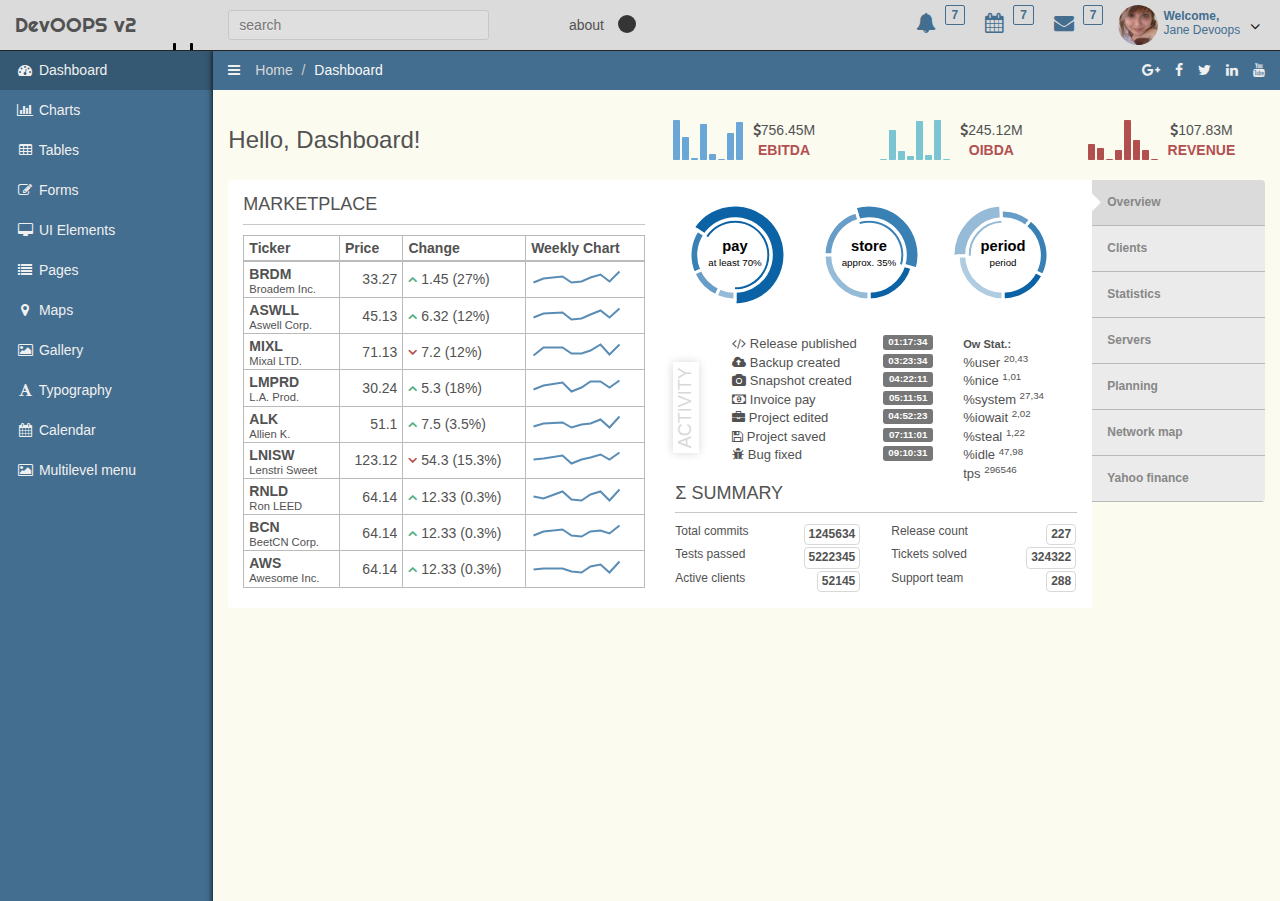
==== src/main/webapp/index_v1.html @ 91aaba8b "update" ====
<!DOCTYPE html>
<html lang="en">
	<head>
		<meta charset="utf-8">
		<title>DevOOPS v2</title>
		<meta name="description" content="description">
		<meta name="author" content="DevOOPS">
		<meta name="viewport" content="width=device-width, initial-scale=1">
		<link href="plugins/bootstrap/bootstrap.css" rel="stylesheet">
		<link href="plugins/jquery-ui/jquery-ui.min.css" rel="stylesheet">
		<link href="http://maxcdn.bootstrapcdn.com/font-awesome/4.2.0/css/font-awesome.min.css" rel="stylesheet">
		<link href='http://fonts.googleapis.com/css?family=Righteous' rel='stylesheet' type='text/css'>
		<link href="plugins/fancybox/jquery.fancybox.css" rel="stylesheet">
		<link href="plugins/fullcalendar/fullcalendar.css" rel="stylesheet">
		<link href="plugins/xcharts/xcharts.min.css" rel="stylesheet">
		<link href="plugins/select2/select2.css" rel="stylesheet">
		<link href="plugins/justified-gallery/justifiedGallery.css" rel="stylesheet">
		<link href="css/style_v1.css" rel="stylesheet">
		<link href="plugins/chartist/chartist.min.css" rel="stylesheet">
		<!-- HTML5 shim and Respond.js IE8 support of HTML5 elements and media queries -->
		<!--[if lt IE 9]>
				<script src="http://getbootstrap.com/docs-assets/js/html5shiv.js"></script>
				<script src="http://getbootstrap.com/docs-assets/js/respond.min.js"></script>
		<![endif]-->
	</head>
<body>
<!--Start Header-->
<div id="screensaver">
	<canvas id="canvas"></canvas>
	<i class="fa fa-lock" id="screen_unlock"></i>
</div>
<div id="modalbox">
	<div class="devoops-modal">
		<div class="devoops-modal-header">
			<div class="modal-header-name">
				<span>Basic table</span>
			</div>
			<div class="box-icons">
				<a class="close-link">
					<i class="fa fa-times"></i>
				</a>
			</div>
		</div>
		<div class="devoops-modal-inner">
		</div>
		<div class="devoops-modal-bottom">
		</div>
	</div>
</div>
<header class="navbar">
	<div class="container-fluid expanded-panel">
		<div class="row">
			<div id="logo" class="col-xs-12 col-sm-2">
				<a href="index_v1.html">DevOOPS v2</a>
			</div>
			<div id="top-panel" class="col-xs-12 col-sm-10">
				<div class="row">
					<div class="col-xs-8 col-sm-4">
						<div id="search">
							<input type="text" placeholder="search"/>
							<i class="fa fa-search"></i>
						</div>
					</div>
					<div class="col-xs-4 col-sm-8 top-panel-right">
						<a href="#" class="about">about</a>
						<a href="index.html" class="style2"></a>
						<ul class="nav navbar-nav pull-right panel-menu">
							<li class="hidden-xs">
								<a href="index.html" class="modal-link">
									<i class="fa fa-bell"></i>
									<span class="badge">7</span>
								</a>
							</li>
							<li class="hidden-xs">
								<a class="ajax-link" href="ajax/calendar.html">
									<i class="fa fa-calendar"></i>
									<span class="badge">7</span>
								</a>
							</li>
							<li class="hidden-xs">
								<a href="ajax/page_messages.html" class="ajax-link">
									<i class="fa fa-envelope"></i>
									<span class="badge">7</span>
								</a>
							</li>
							<li class="dropdown">
								<a href="#" class="dropdown-toggle account" data-toggle="dropdown">
									<div class="avatar">
										<img src="img/avatar.jpg" class="img-circle" alt="avatar" />
									</div>
									<i class="fa fa-angle-down pull-right"></i>
									<div class="user-mini pull-right">
										<span class="welcome">Welcome,</span>
										<span>Jane Devoops</span>
									</div>
								</a>
								<ul class="dropdown-menu">
									<li>
										<a href="#">
											<i class="fa fa-user"></i>
											<span>Profile</span>
										</a>
									</li>
									<li>
										<a href="ajax/page_messages.html" class="ajax-link">
											<i class="fa fa-envelope"></i>
											<span>Messages</span>
										</a>
									</li>
									<li>
										<a href="ajax/gallery_simple.html" class="ajax-link">
											<i class="fa fa-picture-o"></i>
											<span>Albums</span>
										</a>
									</li>
									<li>
										<a href="ajax/calendar.html" class="ajax-link">
											<i class="fa fa-tasks"></i>
											<span>Tasks</span>
										</a>
									</li>
									<li>
										<a href="#">
											<i class="fa fa-cog"></i>
											<span>Settings</span>
										</a>
									</li>
									<li>
										<a href="#">
											<i class="fa fa-power-off"></i>
											<span>Logout</span>
										</a>
									</li>
								</ul>
							</li>
						</ul>
					</div>
				</div>
			</div>
		</div>
	</div>
</header>
<!--End Header-->
<!--Start Container-->
<div id="main" class="container-fluid">
	<div class="row">
		<div id="sidebar-left" class="col-xs-2 col-sm-2">
			<ul class="nav main-menu">
				<li>
					<a href="ajax/dashboard.html" class="active ajax-link">
						<i class="fa fa-dashboard"></i>
						<span class="hidden-xs">Dashboard</span>
					</a>
				</li>
				<li class="dropdown">
					<a href="#" class="dropdown-toggle">
						<i class="fa fa-bar-chart-o"></i>
						<span class="hidden-xs">Charts</span>
					</a>
					<ul class="dropdown-menu">
						<li><a class="ajax-link" href="ajax/charts_xcharts.html">xCharts</a></li>
						<li><a class="ajax-link" href="ajax/charts_flot.html">Flot Charts</a></li>
						<li><a class="ajax-link" href="ajax/charts_google.html">Google Charts</a></li>
						<li><a class="ajax-link" href="ajax/charts_morris.html">Morris Charts</a></li>
						<li><a class="ajax-link" href="ajax/charts_amcharts.html">AmCharts</a></li>
						<li><a class="ajax-link" href="ajax/charts_chartist.html">Chartist</a></li>
						<li><a class="ajax-link" href="ajax/charts_coindesk.html">CoinDesk realtime</a></li>
					</ul>
				</li>
				<li class="dropdown">
					<a href="#" class="dropdown-toggle">
						<i class="fa fa-table"></i>
						 <span class="hidden-xs">Tables</span>
					</a>
					<ul class="dropdown-menu">
						<li><a class="ajax-link" href="ajax/tables_simple.html">Simple Tables</a></li>
						<li><a class="ajax-link" href="ajax/tables_datatables.html">Data Tables</a></li>
						<li><a class="ajax-link" href="ajax/tables_beauty.html">Beauty Tables</a></li>
					</ul>
				</li>
				<li class="dropdown">
					<a href="#" class="dropdown-toggle">
						<i class="fa fa-pencil-square-o"></i>
						 <span class="hidden-xs">Forms</span>
					</a>
					<ul class="dropdown-menu">
						<li><a class="ajax-link" href="ajax/forms_elements.html">Elements</a></li>
						<li><a class="ajax-link" href="ajax/forms_layouts.html">Layouts</a></li>
						<li><a class="ajax-link" href="ajax/forms_file_uploader.html">File Uploader</a></li>
					</ul>
				</li>
				<li class="dropdown">
					<a href="#" class="dropdown-toggle">
						<i class="fa fa-desktop"></i>
						 <span class="hidden-xs">UI Elements</span>
					</a>
					<ul class="dropdown-menu">
						<li><a class="ajax-link" href="ajax/ui_grid.html">Grid</a></li>
						<li><a class="ajax-link" href="ajax/ui_buttons.html">Buttons</a></li>
						<li><a class="ajax-link" href="ajax/ui_progressbars.html">Progress Bars</a></li>
						<li><a class="ajax-link" href="ajax/ui_jquery-ui.html">Jquery UI</a></li>
						<li><a class="ajax-link" href="ajax/ui_icons.html">Icons</a></li>
					</ul>
				</li>
				<li class="dropdown">
					<a href="#" class="dropdown-toggle">
						<i class="fa fa-list"></i>
						 <span class="hidden-xs">Pages</span>
					</a>
					<ul class="dropdown-menu">
						<li><a href="ajax/page_login_v1.html">Login</a></li>
						<li><a href="ajax/page_register_v1.html">Register</a></li>
						<li><a id="locked-screen" class="submenu" href="ajax/page_locked.html">Locked Screen</a></li>
						<li><a class="ajax-link" href="ajax/page_contacts.html">Contacts</a></li>
						<li><a class="ajax-link" href="ajax/page_feed.html">Feed</a></li>
						<li><a class="ajax-link add-full" href="ajax/page_messages.html">Messages</a></li>
						<li><a class="ajax-link" href="ajax/page_pricing.html">Pricing</a></li>
						<li><a class="ajax-link" href="ajax/page_product.html">Product</a></li>
						<li><a class="ajax-link" href="ajax/page_invoice.html">Invoice</a></li>
						<li><a class="ajax-link" href="ajax/page_search.html">Search Results</a></li>
						<li><a class="ajax-link" href="ajax/page_404.html">Error 404</a></li>
						<li><a href="ajax/page_500_v1.html">Error 500</a></li>
					</ul>
				</li>
				<li class="dropdown">
					<a href="#" class="dropdown-toggle">
						<i class="fa fa-map-marker"></i>
						<span class="hidden-xs">Maps</span>
					</a>
					<ul class="dropdown-menu">
						<li><a class="ajax-link" href="ajax/maps.html">OpenStreetMap</a></li>
						<li><a class="ajax-link" href="ajax/map_fullscreen.html">Fullscreen map</a></li>
						<li><a class="ajax-link" href="ajax/map_leaflet.html">Leaflet</a></li>
					</ul>
				</li>
				<li class="dropdown">
					<a href="#" class="dropdown-toggle">
						<i class="fa fa-picture-o"></i>
						 <span class="hidden-xs">Gallery</span>
					</a>
					<ul class="dropdown-menu">
						<li><a class="ajax-link" href="ajax/gallery_simple.html">Simple Gallery</a></li>
						<li><a class="ajax-link" href="ajax/gallery_flickr.html">Flickr Gallery</a></li>
					</ul>
				</li>
				<li>
					 <a class="ajax-link" href="ajax/typography.html">
						 <i class="fa fa-font"></i>
						 <span class="hidden-xs">Typography</span>
					</a>
				</li>
				 <li>
					<a class="ajax-link" href="ajax/calendar.html">
						 <i class="fa fa-calendar"></i>
						 <span class="hidden-xs">Calendar</span>
					</a>
				 </li>
				<li class="dropdown">
					<a href="#" class="dropdown-toggle">
						<i class="fa fa-picture-o"></i>
						 <span class="hidden-xs">Multilevel menu</span>
					</a>
					<ul class="dropdown-menu">
						<li><a href="#">First level menu</a></li>
						<li><a href="#">First level menu</a></li>
						<li class="dropdown">
							<a href="#" class="dropdown-toggle">
								<i class="fa fa-plus-square"></i>
								<span class="hidden-xs">Second level menu group</span>
							</a>
							<ul class="dropdown-menu">
								<li><a href="#">Second level menu</a></li>
								<li><a href="#">Second level menu</a></li>
								<li class="dropdown">
									<a href="#" class="dropdown-toggle">
										<i class="fa fa-plus-square"></i>
										<span class="hidden-xs">Three level menu group</span>
									</a>
									<ul class="dropdown-menu">
										<li><a href="#">Three level menu</a></li>
										<li><a href="#">Three level menu</a></li>
										<li class="dropdown">
											<a href="#" class="dropdown-toggle">
												<i class="fa fa-plus-square"></i>
												<span class="hidden-xs">Four level menu group</span>
											</a>
											<ul class="dropdown-menu">
												<li><a href="#">Four level menu</a></li>
												<li><a href="#">Four level menu</a></li>
												<li class="dropdown">
													<a href="#" class="dropdown-toggle">
														<i class="fa fa-plus-square"></i>
														<span class="hidden-xs">Five level menu group</span>
													</a>
													<ul class="dropdown-menu">
														<li><a href="#">Five level menu</a></li>
														<li><a href="#">Five level menu</a></li>
														<li class="dropdown">
															<a href="#" class="dropdown-toggle">
																<i class="fa fa-plus-square"></i>
																<span class="hidden-xs">Six level menu group</span>
															</a>
															<ul class="dropdown-menu">
																<li><a href="#">Six level menu</a></li>
																<li><a href="#">Six level menu</a></li>
															</ul>
														</li>
													</ul>
												</li>
											</ul>
										</li>
										<li><a href="#">Three level menu</a></li>
									</ul>
								</li>
							</ul>
						</li>
					</ul>
				</li>
			</ul>
		</div>
		<!--Start Content-->
		<div id="content" class="col-xs-12 col-sm-10">
			<div id="about">
				<div class="about-inner">
					<h4 class="page-header">Open-source admin theme for you</h4>
					<p>DevOOPS team</p>
					<p>Homepage - <a href="http://devoops.me" target="_blank">http://devoops.me</a></p>
					<p>Email - <a href="mailto:devoopsme@gmail.com">devoopsme@gmail.com</a></p>
					<p>Twitter - <a href="http://twitter.com/devoopsme" target="_blank">http://twitter.com/devoopsme</a></p>
					<p>Donate - BTC 123Ci1ZFK5V7gyLsyVU36yPNWSB5TDqKn3</p>
				</div>
			</div>
			<div class="preloader">
				<img src="img/devoops_getdata.gif" class="devoops-getdata" alt="preloader"/>
			</div>
			<div id="ajax-content"></div>
		</div>
		<!--End Content-->
	</div>
</div>
<!--End Container-->
<!-- jQuery (necessary for Bootstrap's JavaScript plugins) -->
<!--<script src="http://code.jquery.com/jquery.js"></script>-->
<script src="plugins/jquery/jquery.min.js"></script>
<script src="plugins/jquery-ui/jquery-ui.min.js"></script>
<!-- Include all compiled plugins (below), or include individual files as needed -->
<script src="plugins/bootstrap/bootstrap.min.js"></script>
<script src="plugins/justified-gallery/jquery.justifiedGallery.min.js"></script>
<script src="plugins/tinymce/tinymce.min.js"></script>
<script src="plugins/tinymce/jquery.tinymce.min.js"></script>
<!-- All functions for this theme + document.ready processing -->
<script src="js/devoops.js"></script>
</body>
</html>
---- src/main/webapp/plugins/fullcalendar/fullcalendar.css ----
/*!
 * FullCalendar v2.1.1 Stylesheet
 * Docs & License: http://arshaw.com/fullcalendar/
 * (c) 2013 Adam Shaw
 */


.fc {
	direction: ltr;
	text-align: left;
}

.fc-rtl {
	text-align: right;
}

body .fc { /* extra precedence to overcome jqui */
	font-size: 1em;
}


/* Colors
--------------------------------------------------------------------------------------------------*/

.fc-unthemed th,
.fc-unthemed td,
.fc-unthemed hr,
.fc-unthemed thead,
.fc-unthemed tbody,
.fc-unthemed .fc-row,
.fc-unthemed .fc-popover {
	border-color: #ddd;
}

.fc-unthemed .fc-popover {
	background-color: #fff;
}

.fc-unthemed hr,
.fc-unthemed .fc-popover .fc-header {
	background: #eee;
}

.fc-unthemed .fc-popover .fc-header .fc-close {
	color: #666;
}

.fc-unthemed .fc-today {
	background: #fcf8e3;
}

.fc-highlight { /* when user is selecting cells */
	background: #bce8f1;
	opacity: .3;
	filter: alpha(opacity=30); /* for IE */
}


/* Icons (inline elements with styled text that mock arrow icons)
--------------------------------------------------------------------------------------------------*/

.fc-icon {
	display: inline-block;
	font-size: 2em;
	line-height: .5em;
	height: .5em; /* will make the total height 1em */
	font-family: "Courier New", Courier, monospace;
}

.fc-icon-left-single-arrow:after {
	content: "\02039";
	font-weight: bold;
}

.fc-icon-right-single-arrow:after {
	content: "\0203A";
	font-weight: bold;
}

.fc-icon-left-double-arrow:after {
	content: "\000AB";
}

.fc-icon-right-double-arrow:after {
	content: "\000BB";
}

.fc-icon-x:after {
	content: "\000D7";
}


/* Buttons (styled <button> tags, normalized to work cross-browser)
--------------------------------------------------------------------------------------------------*/

.fc button {
	/* force height to include the border and padding */
	-moz-box-sizing: border-box;
	-webkit-box-sizing: border-box;
	box-sizing: border-box;

	/* dimensions */
	margin: 0;
	height: 2.1em;
	padding: 0 .6em;

	/* text & cursor */
	font-size: 1em; /* normalize */
	white-space: nowrap;
	cursor: pointer;
}

/* Firefox has an annoying inner border */
.fc button::-moz-focus-inner { margin: 0; padding: 0; }
	
.fc-state-default { /* non-theme */
	border: 1px solid;
}

.fc-state-default.fc-corner-left { /* non-theme */
	border-top-left-radius: 4px;
	border-bottom-left-radius: 4px;
}

.fc-state-default.fc-corner-right { /* non-theme */
	border-top-right-radius: 4px;
	border-bottom-right-radius: 4px;
}

/* icons in buttons */

.fc button .fc-icon { /* non-theme */
	position: relative;
	top: .05em; /* seems to be a good adjustment across browsers */
	margin: 0 .1em;
}
	
/*
  button states
  borrowed from twitter bootstrap (http://twitter.github.com/bootstrap/)
*/

.fc-state-default {
	background-color: #f5f5f5;
	background-image: -moz-linear-gradient(top, #ffffff, #e6e6e6);
	background-image: -webkit-gradient(linear, 0 0, 0 100%, from(#ffffff), to(#e6e6e6));
	background-image: -webkit-linear-gradient(top, #ffffff, #e6e6e6);
	background-image: -o-linear-gradient(top, #ffffff, #e6e6e6);
	background-image: linear-gradient(to bottom, #ffffff, #e6e6e6);
	background-repeat: repeat-x;
	border-color: #e6e6e6 #e6e6e6 #bfbfbf;
	border-color: rgba(0, 0, 0, 0.1) rgba(0, 0, 0, 0.1) rgba(0, 0, 0, 0.25);
	color: #333;
	text-shadow: 0 1px 1px rgba(255, 255, 255, 0.75);
	box-shadow: inset 0 1px 0 rgba(255, 255, 255, 0.2), 0 1px 2px rgba(0, 0, 0, 0.05);
}

.fc-state-hover,
.fc-state-down,
.fc-state-active,
.fc-state-disabled {
	color: #333333;
	background-color: #e6e6e6;
}

.fc-state-hover {
	color: #333333;
	text-decoration: none;
	background-position: 0 -15px;
	-webkit-transition: background-position 0.1s linear;
	   -moz-transition: background-position 0.1s linear;
	     -o-transition: background-position 0.1s linear;
	        transition: background-position 0.1s linear;
}

.fc-state-down,
.fc-state-active {
	background-color: #cccccc;
	background-image: none;
	box-shadow: inset 0 2px 4px rgba(0, 0, 0, 0.15), 0 1px 2px rgba(0, 0, 0, 0.05);
}

.fc-state-disabled {
	cursor: default;
	background-image: none;
	opacity: 0.65;
	filter: alpha(opacity=65);
	box-shadow: none;
}


/* Buttons Groups
--------------------------------------------------------------------------------------------------*/

.fc-button-group {
	display: inline-block;
}

/*
every button that is not first in a button group should scootch over one pixel and cover the
previous button's border...
*/

.fc .fc-button-group > * { /* extra precedence b/c buttons have margin set to zero */
	float: left;
	margin: 0 0 0 -1px;
}

.fc .fc-button-group > :first-child { /* same */
	margin-left: 0;
}


/* Popover
--------------------------------------------------------------------------------------------------*/

.fc-popover {
	position: absolute;
	box-shadow: 0 2px 6px rgba(0,0,0,.15);
}

.fc-popover .fc-header {
	padding: 2px 4px;
}

.fc-popover .fc-header .fc-title {
	margin: 0 2px;
}

.fc-popover .fc-header .fc-close {
	cursor: pointer;
}

.fc-ltr .fc-popover .fc-header .fc-title,
.fc-rtl .fc-popover .fc-header .fc-close {
	float: left;
}

.fc-rtl .fc-popover .fc-header .fc-title,
.fc-ltr .fc-popover .fc-header .fc-close {
	float: right;
}

/* unthemed */

.fc-unthemed .fc-popover {
	border-width: 1px;
	border-style: solid;
}

.fc-unthemed .fc-popover .fc-header .fc-close {
	font-size: 25px;
	margin-top: 4px;
}

/* jqui themed */

.fc-popover > .ui-widget-header + .ui-widget-content {
	border-top: 0; /* where they meet, let the header have the border */
}


/* Misc Reusable Components
--------------------------------------------------------------------------------------------------*/

.fc hr {
	height: 0;
	margin: 0;
	padding: 0 0 2px; /* height is unreliable across browsers, so use padding */
	border-style: solid;
	border-width: 1px 0;
}

.fc-clear {
	clear: both;
}

.fc-bg,
.fc-highlight-skeleton,
.fc-helper-skeleton {
	/* these element should always cling to top-left/right corners */
	position: absolute;
	top: 0;
	left: 0;
	right: 0;
}

.fc-bg {
	bottom: 0; /* strech bg to bottom edge */
}

.fc-bg table {
	height: 100%; /* strech bg to bottom edge */
}


/* Tables
--------------------------------------------------------------------------------------------------*/

.fc table {
	width: 100%;
	table-layout: fixed;
	border-collapse: collapse;
	border-spacing: 0;
	font-size: 1em; /* normalize cross-browser */
}

.fc th {
	text-align: center;
}

.fc th,
.fc td {
	border-style: solid;
	border-width: 1px;
	padding: 0;
	vertical-align: top;
}

.fc td.fc-today {
	border-style: double; /* overcome neighboring borders */
}


/* Fake Table Rows
--------------------------------------------------------------------------------------------------*/

.fc .fc-row { /* extra precedence to overcome themes w/ .ui-widget-content forcing a 1px border */
	/* no visible border by default. but make available if need be (scrollbar width compensation) */
	border-style: solid;
	border-width: 0;
}

.fc-row table {
	/* don't put left/right border on anything within a fake row.
	   the outer tbody will worry about this */
	border-left: 0 hidden transparent;
	border-right: 0 hidden transparent;

	/* no bottom borders on rows */
	border-bottom: 0 hidden transparent; 
}

.fc-row:first-child table {
	border-top: 0 hidden transparent; /* no top border on first row */
}


/* Day Row (used within the header and the DayGrid)
--------------------------------------------------------------------------------------------------*/

.fc-row {
	position: relative;
}

.fc-row .fc-bg {
	z-index: 1;
}

/* highlighting cells */

.fc-row .fc-highlight-skeleton {
	z-index: 2;
	bottom: 0; /* stretch skeleton to bottom of row */
}

.fc-row .fc-highlight-skeleton table {
	height: 100%; /* stretch skeleton to bottom of row */
}

.fc-row .fc-highlight-skeleton td {
	border-color: transparent;
}

/*
row content (which contains day/week numbers and events) as well as "helper" (which contains
temporary rendered events).
*/

.fc-row .fc-content-skeleton {
	position: relative;
	z-index: 3;
	padding-bottom: 2px; /* matches the space above the events */
}

.fc-row .fc-helper-skeleton {
	z-index: 4;
}

.fc-row .fc-content-skeleton td,
.fc-row .fc-helper-skeleton td {
	/* see-through to the background below */
	background: none; /* in case <td>s are globally styled */
	border-color: transparent;

	/* don't put a border between events and/or the day number */
	border-bottom: 0;
}

.fc-row .fc-content-skeleton tbody td, /* cells with events inside (so NOT the day number cell) */
.fc-row .fc-helper-skeleton tbody td {
	/* don't put a border between event cells */
	border-top: 0;
}


/* Scrolling Container
--------------------------------------------------------------------------------------------------*/

.fc-scroller { /* this class goes on elements for guaranteed vertical scrollbars */
	overflow-y: scroll;
	overflow-x: hidden;
}

.fc-scroller > * { /* we expect an immediate inner element */
	position: relative; /* re-scope all positions */
	width: 100%; /* hack to force re-sizing this inner element when scrollbars appear/disappear */
	overflow: hidden; /* don't let negative margins or absolute positioning create further scroll */
}


/* Global Event Styles
--------------------------------------------------------------------------------------------------*/

.fc-event {
	position: relative; /* for resize handle and other inner positioning */
	display: block; /* make the <a> tag block */
	font-size: .85em;
	line-height: 1.3;
	border-radius: 3px;
	border: 1px solid #3a87ad; /* default BORDER color */
	background-color: #3a87ad; /* default BACKGROUND color */
	font-weight: normal; /* undo jqui's ui-widget-header bold */
}

/* overpower some of bootstrap's and jqui's styles on <a> tags */
.fc-event,
.fc-event:hover,
.ui-widget .fc-event {
	color: #fff; /* default TEXT color */
	text-decoration: none; /* if <a> has an href */
}

.fc-event[href],
.fc-event.fc-draggable {
	cursor: pointer; /* give events with links and draggable events a hand mouse pointer */
}


/* DayGrid events
----------------------------------------------------------------------------------------------------
We use the full "fc-day-grid-event" class instead of using descendants because the event won't
be a descendant of the grid when it is being dragged.
*/

.fc-day-grid-event {
	margin: 1px 2px 0; /* spacing between events and edges */
	padding: 0 1px;
}

/* events that are continuing to/from another week. kill rounded corners and butt up against edge */

.fc-ltr .fc-day-grid-event.fc-not-start,
.fc-rtl .fc-day-grid-event.fc-not-end {
	margin-left: 0;
	border-left-width: 0;
	padding-left: 1px; /* replace the border with padding */
	border-top-left-radius: 0;
	border-bottom-left-radius: 0;
}

.fc-ltr .fc-day-grid-event.fc-not-end,
.fc-rtl .fc-day-grid-event.fc-not-start {
	margin-right: 0;
	border-right-width: 0;
	padding-right: 1px; /* replace the border with padding */
	border-top-right-radius: 0;
	border-bottom-right-radius: 0;
}

.fc-day-grid-event > .fc-content { /* force events to be one-line tall */
	white-space: nowrap;
	overflow: hidden;
}

.fc-day-grid-event .fc-time {
	font-weight: bold;
}

/* resize handle (outside of fc-content, so can go outside of bounds) */

.fc-day-grid-event .fc-resizer {
	position: absolute;
	top: 0;
	bottom: 0;
	width: 7px;
}

.fc-ltr .fc-day-grid-event .fc-resizer {
	right: -3px;
	cursor: e-resize;
}

.fc-rtl .fc-day-grid-event .fc-resizer {
	left: -3px;
	cursor: w-resize;
}


/* Event Limiting
--------------------------------------------------------------------------------------------------*/

/* "more" link that represents hidden events */

a.fc-more {
	margin: 1px 3px;
	font-size: .85em;
	cursor: pointer;
	text-decoration: none;
}

a.fc-more:hover {
	text-decoration: underline;
}

.fc-limited { /* rows and cells that are hidden because of a "more" link */
	display: none;
}

/* popover that appears when "more" link is clicked */

.fc-day-grid .fc-row {
	z-index: 1; /* make the "more" popover one higher than this */
}

.fc-more-popover {
	z-index: 2;
	width: 220px;
}

.fc-more-popover .fc-event-container {
	padding: 10px;
}

/* Toolbar
--------------------------------------------------------------------------------------------------*/

.fc-toolbar {
	text-align: center;
	margin-bottom: 1em;
}

.fc-toolbar .fc-left {
	float: left;
}

.fc-toolbar .fc-right {
	float: right;
}

.fc-toolbar .fc-center {
	display: inline-block;
}

/* the things within each left/right/center section */
.fc .fc-toolbar > * > * { /* extra precedence to override button border margins */
	float: left;
	margin-left: .75em;
}

/* the first thing within each left/center/right section */
.fc .fc-toolbar > * > :first-child { /* extra precedence to override button border margins */
	margin-left: 0;
}
	
/* title text */

.fc-toolbar h2 {
	margin: 0;
}

/* button layering (for border precedence) */

.fc-toolbar button {
	position: relative;
}

.fc-toolbar .fc-state-hover,
.fc-toolbar .ui-state-hover {
	z-index: 2;
}
	
.fc-toolbar .fc-state-down {
	z-index: 3;
}

.fc-toolbar .fc-state-active,
.fc-toolbar .ui-state-active {
	z-index: 4;
}

.fc-toolbar button:focus {
	z-index: 5;
}


/* View Structure
--------------------------------------------------------------------------------------------------*/

/* undo twitter bootstrap's box-sizing rules. normalizes positioning techniques */
/* don't do this for the toolbar because we'll want bootstrap to style those buttons as some pt */
.fc-view-container *,
.fc-view-container *:before,
.fc-view-container *:after {
	-webkit-box-sizing: content-box;
	   -moz-box-sizing: content-box;
	        box-sizing: content-box;
}

.fc-view, /* scope positioning and z-index's for everything within the view */
.fc-view > table { /* so dragged elements can be above the view's main element */
	position: relative;
	z-index: 1;
}

/* BasicView
--------------------------------------------------------------------------------------------------*/

/* day row structure */

.fc-basicWeek-view .fc-content-skeleton,
.fc-basicDay-view .fc-content-skeleton {
	/* we are sure there are no day numbers in these views, so... */
	padding-top: 1px; /* add a pixel to make sure there are 2px padding above events */
	padding-bottom: 1em; /* ensure a space at bottom of cell for user selecting/clicking */
}

.fc-basic-view tbody .fc-row {
	min-height: 4em; /* ensure that all rows are at least this tall */
}

/* a "rigid" row will take up a constant amount of height because content-skeleton is absolute */

.fc-row.fc-rigid {
	overflow: hidden;
}

.fc-row.fc-rigid .fc-content-skeleton {
	position: absolute;
	top: 0;
	left: 0;
	right: 0;
}

/* week and day number styling */

.fc-basic-view .fc-week-number,
.fc-basic-view .fc-day-number {
	padding: 0 2px;
}

.fc-basic-view td.fc-week-number span,
.fc-basic-view td.fc-day-number {
	padding-top: 2px;
	padding-bottom: 2px;
}

.fc-basic-view .fc-week-number {
	text-align: center;
}

.fc-basic-view .fc-week-number span {
	/* work around the way we do column resizing and ensure a minimum width */
	display: inline-block;
	min-width: 1.25em;
}

.fc-ltr .fc-basic-view .fc-day-number {
	text-align: right;
}

.fc-rtl .fc-basic-view .fc-day-number {
	text-align: left;
}

.fc-day-number.fc-other-month {
	opacity: 0.3;
	filter: alpha(opacity=30); /* for IE */
	/* opacity with small font can sometimes look too faded
	   might want to set the 'color' property instead
	   making day-numbers bold also fixes the problem */
}

/* AgendaView all-day area
--------------------------------------------------------------------------------------------------*/

.fc-agenda-view .fc-day-grid {
	position: relative;
	z-index: 2; /* so the "more.." popover will be over the time grid */
}

.fc-agenda-view .fc-day-grid .fc-row {
	min-height: 3em; /* all-day section will never get shorter than this */
}

.fc-agenda-view .fc-day-grid .fc-row .fc-content-skeleton {
	padding-top: 1px; /* add a pixel to make sure there are 2px padding above events */
	padding-bottom: 1em; /* give space underneath events for clicking/selecting days */
}


/* TimeGrid axis running down the side (for both the all-day area and the slot area)
--------------------------------------------------------------------------------------------------*/

.fc .fc-axis { /* .fc to overcome default cell styles */
	vertical-align: middle;
	padding: 0 4px;
	white-space: nowrap;
}

.fc-ltr .fc-axis {
	text-align: right;
}

.fc-rtl .fc-axis {
	text-align: left;
}

.ui-widget td.fc-axis {
	font-weight: normal; /* overcome jqui theme making it bold */
}


/* TimeGrid Structure
--------------------------------------------------------------------------------------------------*/

.fc-time-grid-container, /* so scroll container's z-index is below all-day */
.fc-time-grid { /* so slats/bg/content/etc positions get scoped within here */
	position: relative;
	z-index: 1;
}

.fc-time-grid {
	min-height: 100%; /* so if height setting is 'auto', .fc-bg stretches to fill height */
}

.fc-time-grid table { /* don't put outer borders on slats/bg/content/etc */
	border: 0 hidden transparent;
}

.fc-time-grid > .fc-bg {
	z-index: 1;
}

.fc-time-grid .fc-slats,
.fc-time-grid > hr { /* the <hr> AgendaView injects when grid is shorter than scroller */
	position: relative;
	z-index: 2;
}

.fc-time-grid .fc-highlight-skeleton {
	z-index: 3;
}

.fc-time-grid .fc-content-skeleton {
	position: absolute;
	z-index: 4;
	top: 0;
	left: 0;
	right: 0;
}

.fc-time-grid > .fc-helper-skeleton {
	z-index: 5;
}


/* TimeGrid Slats (lines that run horizontally)
--------------------------------------------------------------------------------------------------*/

.fc-slats td {
	height: 1.5em;
	border-bottom: 0; /* each cell is responsible for its top border */
}

.fc-slats .fc-minor td {
	border-top-style: dotted;
}

.fc-slats .ui-widget-content { /* for jqui theme */
	background: none; /* see through to fc-bg */
}


/* TimeGrid Highlighting Slots
--------------------------------------------------------------------------------------------------*/

.fc-time-grid .fc-highlight-container { /* a div within a cell within the fc-highlight-skeleton */
	position: relative; /* scopes the left/right of the fc-highlight to be in the column */
}

.fc-time-grid .fc-highlight {
	position: absolute;
	left: 0;
	right: 0;
	/* top and bottom will be in by JS */
}


/* TimeGrid Event Containment
--------------------------------------------------------------------------------------------------*/

.fc-time-grid .fc-event-container { /* a div within a cell within the fc-content-skeleton */
	position: relative;
}

.fc-ltr .fc-time-grid .fc-event-container { /* space on the sides of events for LTR (default) */
	margin: 0 2.5% 0 2px;
}

.fc-rtl .fc-time-grid .fc-event-container { /* space on the sides of events for RTL */
	margin: 0 2px 0 2.5%;
}

.fc-time-grid .fc-event {
	position: absolute;
	z-index: 1; /* scope inner z-index's */
}


/* TimeGrid Event Styling
----------------------------------------------------------------------------------------------------
We use the full "fc-time-grid-event" class instead of using descendants because the event won't
be a descendant of the grid when it is being dragged.
*/

.fc-time-grid-event.fc-not-start { /* events that are continuing from another day */
	/* replace space made by the top border with padding */
	border-top-width: 0;
	padding-top: 1px;

	/* remove top rounded corners */
	border-top-left-radius: 0;
	border-top-right-radius: 0;
}

.fc-time-grid-event.fc-not-end {
	/* replace space made by the top border with padding */
	border-bottom-width: 0;
	padding-bottom: 1px;

	/* remove bottom rounded corners */
	border-bottom-left-radius: 0;
	border-bottom-right-radius: 0;
}

.fc-time-grid-event {
	overflow: hidden; /* don't let the bg flow over rounded corners */
}

.fc-time-grid-event > .fc-content { /* contains the time and title, but no bg and resizer */
	position: relative;
	z-index: 2; /* above the bg */
}

.fc-time-grid-event .fc-time,
.fc-time-grid-event .fc-title {
	padding: 0 1px;
}

.fc-time-grid-event .fc-time {
	font-size: .85em;
	white-space: nowrap;
}

.fc-time-grid-event .fc-bg {
	z-index: 1;
	background: #fff;
	opacity: .25;
	filter: alpha(opacity=25); /* for IE */
}

/* short mode, where time and title are on the same line */

.fc-time-grid-event.fc-short .fc-content {
	/* don't wrap to second line (now that contents will be inline) */
	white-space: nowrap;
}

.fc-time-grid-event.fc-short .fc-time,
.fc-time-grid-event.fc-short .fc-title {
	/* put the time and title on the same line */
	display: inline-block;
	vertical-align: top;
}

.fc-time-grid-event.fc-short .fc-time span {
	display: none; /* don't display the full time text... */
}

.fc-time-grid-event.fc-short .fc-time:before {
	content: attr(data-start); /* ...instead, display only the start time */
}

.fc-time-grid-event.fc-short .fc-time:after {
	content: "\000A0-\000A0"; /* seperate with a dash, wrapped in nbsp's */
}

.fc-time-grid-event.fc-short .fc-title {
	font-size: .85em; /* make the title text the same size as the time */
	padding: 0; /* undo padding from above */
}

/* resizer */

.fc-time-grid-event .fc-resizer {
	position: absolute;
	z-index: 3; /* above content */
	left: 0;
	right: 0;
	bottom: 0;
	height: 8px;
	overflow: hidden;
	line-height: 8px;
	font-size: 11px;
	font-family: monospace;
	text-align: center;
	cursor: s-resize;
}

.fc-time-grid-event .fc-resizer:after {
	content: "=";
}
---- src/main/webapp/plugins/xcharts/xcharts.min.css ----
.xchart .line{stroke-width:3px;fill:none}.xchart .fill{stroke-width:0}.xchart circle{stroke:#FFF;stroke-width:3px}.xchart .axis .domain{fill:none}.xchart .axis .tick line{stroke:#EEE;stroke-width:1px}.xchart .axis text{font-family:Helvetica,Arial,Verdana,sans-serif;fill:#666;font-size:12px}.xchart .color0 .line{stroke:#3880aa}.xchart .color0 .line .fill{pointer-events:none}.xchart .color0 rect,.xchart .color0 circle{fill:#3880aa}.xchart .color0 .fill{fill:rgba(56,128,170,0.1)}.xchart .color0.comp .line{stroke:#89bbd8}.xchart .color0.comp rect{fill:#89bbd8}.xchart .color0.comp .fill{display:none}.xchart .color0.comp circle,.xchart .color0.comp .pointer{fill:#89bbd8}.xchart .color1 .line{stroke:#4da944}.xchart .color1 .line .fill{pointer-events:none}.xchart .color1 rect,.xchart .color1 circle{fill:#4da944}.xchart .color1 .fill{fill:rgba(77,169,68,0.1)}.xchart .color1.comp .line{stroke:#9dd597}.xchart .color1.comp rect{fill:#9dd597}.xchart .color1.comp .fill{display:none}.xchart .color1.comp circle,.xchart .color1.comp .pointer{fill:#9dd597}.xchart .color2 .line{stroke:#f26522}.xchart .color2 .line .fill{pointer-events:none}.xchart .color2 rect,.xchart .color2 circle{fill:#f26522}.xchart .color2 .fill{fill:rgba(242,101,34,0.1)}.xchart .color2.comp .line{stroke:#f9b99a}.xchart .color2.comp rect{fill:#f9b99a}.xchart .color2.comp .fill{display:none}.xchart .color2.comp circle,.xchart .color2.comp .pointer{fill:#f9b99a}.xchart .color3 .line{stroke:#c6080d}.xchart .color3 .line .fill{pointer-events:none}.xchart .color3 rect,.xchart .color3 circle{fill:#c6080d}.xchart .color3 .fill{fill:rgba(198,8,13,0.1)}.xchart .color3.comp .line{stroke:#f8555a}.xchart .color3.comp rect{fill:#f8555a}.xchart .color3.comp .fill{display:none}.xchart .color3.comp circle,.xchart .color3.comp .pointer{fill:#f8555a}.xchart .color4 .line{stroke:#672d8b}.xchart .color4 .line .fill{pointer-events:none}.xchart .color4 rect,.xchart .color4 circle{fill:#672d8b}.xchart .color4 .fill{fill:rgba(103,45,139,0.1)}.xchart .color4.comp .line{stroke:#a869ce}.xchart .color4.comp rect{fill:#a869ce}.xchart .color4.comp .fill{display:none}.xchart .color4.comp circle,.xchart .color4.comp .pointer{fill:#a869ce}.xchart .color5 .line{stroke:#ce1797}.xchart .color5 .line .fill{pointer-events:none}.xchart .color5 rect,.xchart .color5 circle{fill:#ce1797}.xchart .color5 .fill{fill:rgba(206,23,151,0.1)}.xchart .color5.comp .line{stroke:#f075cb}.xchart .color5.comp rect{fill:#f075cb}.xchart .color5.comp .fill{display:none}.xchart .color5.comp circle,.xchart .color5.comp .pointer{fill:#f075cb}.xchart .color6 .line{stroke:#d9ce00}.xchart .color6 .line .fill{pointer-events:none}.xchart .color6 rect,.xchart .color6 circle{fill:#d9ce00}.xchart .color6 .fill{fill:rgba(217,206,0,0.1)}.xchart .color6.comp .line{stroke:#fff75a}.xchart .color6.comp rect{fill:#fff75a}.xchart .color6.comp .fill{display:none}.xchart .color6.comp circle,.xchart .color6.comp .pointer{fill:#fff75a}.xchart .color7 .line{stroke:#754c24}.xchart .color7 .line .fill{pointer-events:none}.xchart .color7 rect,.xchart .color7 circle{fill:#754c24}.xchart .color7 .fill{fill:rgba(117,76,36,0.1)}.xchart .color7.comp .line{stroke:#c98c50}.xchart .color7.comp rect{fill:#c98c50}.xchart .color7.comp .fill{display:none}.xchart .color7.comp circle,.xchart .color7.comp .pointer{fill:#c98c50}.xchart .color8 .line{stroke:#2eb9b4}.xchart .color8 .line .fill{pointer-events:none}.xchart .color8 rect,.xchart .color8 circle{fill:#2eb9b4}.xchart .color8 .fill{fill:rgba(46,185,180,0.1)}.xchart .color8.comp .line{stroke:#86e1de}.xchart .color8.comp rect{fill:#86e1de}.xchart .color8.comp .fill{display:none}.xchart .color8.comp circle,.xchart .color8.comp .pointer{fill:#86e1de}.xchart .color9 .line{stroke:#0e2e42}.xchart .color9 .line .fill{pointer-events:none}.xchart .color9 rect,.xchart .color9 circle{fill:#0e2e42}.xchart .color9 .fill{fill:rgba(14,46,66,0.1)}.xchart .color9.comp .line{stroke:#2477ab}.xchart .color9.comp rect{fill:#2477ab}.xchart .color9.comp .fill{display:none}.xchart .color9.comp circle,.xchart .color9.comp .pointer{fill:#2477ab}
---- src/main/webapp/plugins/select2/select2.css ----
/*
Version: 3.5.1 Timestamp: Tue Jul 22 18:58:56 EDT 2014
*/
.select2-container {
    margin: 0;
    position: relative;
    display: inline-block;
    /* inline-block for ie7 */
    zoom: 1;
    *display: inline;
    vertical-align: middle;
}

.select2-container,
.select2-drop,
.select2-search,
.select2-search input {
  /*
    Force border-box so that % widths fit the parent
    container without overlap because of margin/padding.
    More Info : http://www.quirksmode.org/css/box.html
  */
  -webkit-box-sizing: border-box; /* webkit */
     -moz-box-sizing: border-box; /* firefox */
          box-sizing: border-box; /* css3 */
}

.select2-container .select2-choice {
    display: block;
    height: 26px;
    padding: 0 0 0 8px;
    overflow: hidden;
    position: relative;

    border: 1px solid #aaa;
    white-space: nowrap;
    line-height: 26px;
    color: #444;
    text-decoration: none;

    border-radius: 4px;

    background-clip: padding-box;

    -webkit-touch-callout: none;
      -webkit-user-select: none;
         -moz-user-select: none;
          -ms-user-select: none;
              user-select: none;

    background-color: #fff;
    background-image: -webkit-gradient(linear, left bottom, left top, color-stop(0, #eee), color-stop(0.5, #fff));
    background-image: -webkit-linear-gradient(center bottom, #eee 0%, #fff 50%);
    background-image: -moz-linear-gradient(center bottom, #eee 0%, #fff 50%);
    filter: progid:DXImageTransform.Microsoft.gradient(startColorstr = '#ffffff', endColorstr = '#eeeeee', GradientType = 0);
    background-image: linear-gradient(to top, #eee 0%, #fff 50%);
}

html[dir="rtl"] .select2-container .select2-choice {
    padding: 0 8px 0 0;
}

.select2-container.select2-drop-above .select2-choice {
    border-bottom-color: #aaa;

    border-radius: 0 0 4px 4px;

    background-image: -webkit-gradient(linear, left bottom, left top, color-stop(0, #eee), color-stop(0.9, #fff));
    background-image: -webkit-linear-gradient(center bottom, #eee 0%, #fff 90%);
    background-image: -moz-linear-gradient(center bottom, #eee 0%, #fff 90%);
    filter: progid:DXImageTransform.Microsoft.gradient(startColorstr='#ffffff', endColorstr='#eeeeee', GradientType=0);
    background-image: linear-gradient(to bottom, #eee 0%, #fff 90%);
}

.select2-container.select2-allowclear .select2-choice .select2-chosen {
    margin-right: 42px;
}

.select2-container .select2-choice > .select2-chosen {
    margin-right: 26px;
    display: block;
    overflow: hidden;

    white-space: nowrap;

    text-overflow: ellipsis;
    float: none;
    width: auto;
}

html[dir="rtl"] .select2-container .select2-choice > .select2-chosen {
    margin-left: 26px;
    margin-right: 0;
}

.select2-container .select2-choice abbr {
    display: none;
    width: 12px;
    height: 12px;
    position: absolute;
    right: 24px;
    top: 8px;

    font-size: 1px;
    text-decoration: none;

    border: 0;
    background: url('select2.png') right top no-repeat;
    cursor: pointer;
    outline: 0;
}

.select2-container.select2-allowclear .select2-choice abbr {
    display: inline-block;
}

.select2-container .select2-choice abbr:hover {
    background-position: right -11px;
    cursor: pointer;
}

.select2-drop-mask {
    border: 0;
    margin: 0;
    padding: 0;
    position: fixed;
    left: 0;
    top: 0;
    min-height: 100%;
    min-width: 100%;
    height: auto;
    width: auto;
    opacity: 0;
    z-index: 9998;
    /* styles required for IE to work */
    background-color: #fff;
    filter: alpha(opacity=0);
}

.select2-drop {
    width: 100%;
    margin-top: -1px;
    position: absolute;
    z-index: 9999;
    top: 100%;

    background: #fff;
    color: #000;
    border: 1px solid #aaa;
    border-top: 0;

    border-radius: 0 0 4px 4px;

    -webkit-box-shadow: 0 4px 5px rgba(0, 0, 0, .15);
            box-shadow: 0 4px 5px rgba(0, 0, 0, .15);
}

.select2-drop.select2-drop-above {
    margin-top: 1px;
    border-top: 1px solid #aaa;
    border-bottom: 0;

    border-radius: 4px 4px 0 0;

    -webkit-box-shadow: 0 -4px 5px rgba(0, 0, 0, .15);
            box-shadow: 0 -4px 5px rgba(0, 0, 0, .15);
}

.select2-drop-active {
    border: 1px solid #5897fb;
    border-top: none;
}

.select2-drop.select2-drop-above.select2-drop-active {
    border-top: 1px solid #5897fb;
}

.select2-drop-auto-width {
    border-top: 1px solid #aaa;
    width: auto;
}

.select2-drop-auto-width .select2-search {
    padding-top: 4px;
}

.select2-container .select2-choice .select2-arrow {
    display: inline-block;
    width: 18px;
    height: 100%;
    position: absolute;
    right: 0;
    top: 0;

    border-left: 1px solid #aaa;
    border-radius: 0 4px 4px 0;

    background-clip: padding-box;

    background: #ccc;
    background-image: -webkit-gradient(linear, left bottom, left top, color-stop(0, #ccc), color-stop(0.6, #eee));
    background-image: -webkit-linear-gradient(center bottom, #ccc 0%, #eee 60%);
    background-image: -moz-linear-gradient(center bottom, #ccc 0%, #eee 60%);
    filter: progid:DXImageTransform.Microsoft.gradient(startColorstr = '#eeeeee', endColorstr = '#cccccc', GradientType = 0);
    background-image: linear-gradient(to top, #ccc 0%, #eee 60%);
}

html[dir="rtl"] .select2-container .select2-choice .select2-arrow {
    left: 0;
    right: auto;

    border-left: none;
    border-right: 1px solid #aaa;
    border-radius: 4px 0 0 4px;
}

.select2-container .select2-choice .select2-arrow b {
    display: block;
    width: 100%;
    height: 100%;
    background: url('select2.png') no-repeat 0 1px;
}

html[dir="rtl"] .select2-container .select2-choice .select2-arrow b {
    background-position: 2px 1px;
}

.select2-search {
    display: inline-block;
    width: 100%;
    min-height: 26px;
    margin: 0;
    padding-left: 4px;
    padding-right: 4px;

    position: relative;
    z-index: 10000;

    white-space: nowrap;
}

.select2-search input {
    width: 100%;
    height: auto !important;
    min-height: 26px;
    padding: 4px 20px 4px 5px;
    margin: 0;

    outline: 0;
    font-family: sans-serif;
    font-size: 1em;

    border: 1px solid #aaa;
    border-radius: 0;

    -webkit-box-shadow: none;
            box-shadow: none;

    background: #fff url('select2.png') no-repeat 100% -22px;
    background: url('select2.png') no-repeat 100% -22px, -webkit-gradient(linear, left bottom, left top, color-stop(0.85, #fff), color-stop(0.99, #eee));
    background: url('select2.png') no-repeat 100% -22px, -webkit-linear-gradient(center bottom, #fff 85%, #eee 99%);
    background: url('select2.png') no-repeat 100% -22px, -moz-linear-gradient(center bottom, #fff 85%, #eee 99%);
    background: url('select2.png') no-repeat 100% -22px, linear-gradient(to bottom, #fff 85%, #eee 99%) 0 0;
}

html[dir="rtl"] .select2-search input {
    padding: 4px 5px 4px 20px;

    background: #fff url('select2.png') no-repeat -37px -22px;
    background: url('select2.png') no-repeat -37px -22px, -webkit-gradient(linear, left bottom, left top, color-stop(0.85, #fff), color-stop(0.99, #eee));
    background: url('select2.png') no-repeat -37px -22px, -webkit-linear-gradient(center bottom, #fff 85%, #eee 99%);
    background: url('select2.png') no-repeat -37px -22px, -moz-linear-gradient(center bottom, #fff 85%, #eee 99%);
    background: url('select2.png') no-repeat -37px -22px, linear-gradient(to bottom, #fff 85%, #eee 99%) 0 0;
}

.select2-drop.select2-drop-above .select2-search input {
    margin-top: 4px;
}

.select2-search input.select2-active {
    background: #fff url('select2-spinner.gif') no-repeat 100%;
    background: url('select2-spinner.gif') no-repeat 100%, -webkit-gradient(linear, left bottom, left top, color-stop(0.85, #fff), color-stop(0.99, #eee));
    background: url('select2-spinner.gif') no-repeat 100%, -webkit-linear-gradient(center bottom, #fff 85%, #eee 99%);
    background: url('select2-spinner.gif') no-repeat 100%, -moz-linear-gradient(center bottom, #fff 85%, #eee 99%);
    background: url('select2-spinner.gif') no-repeat 100%, linear-gradient(to bottom, #fff 85%, #eee 99%) 0 0;
}

.select2-container-active .select2-choice,
.select2-container-active .select2-choices {
    border: 1px solid #5897fb;
    outline: none;

    -webkit-box-shadow: 0 0 5px rgba(0, 0, 0, .3);
            box-shadow: 0 0 5px rgba(0, 0, 0, .3);
}

.select2-dropdown-open .select2-choice {
    border-bottom-color: transparent;
    -webkit-box-shadow: 0 1px 0 #fff inset;
            box-shadow: 0 1px 0 #fff inset;

    border-bottom-left-radius: 0;
    border-bottom-right-radius: 0;

    background-color: #eee;
    background-image: -webkit-gradient(linear, left bottom, left top, color-stop(0, #fff), color-stop(0.5, #eee));
    background-image: -webkit-linear-gradient(center bottom, #fff 0%, #eee 50%);
    background-image: -moz-linear-gradient(center bottom, #fff 0%, #eee 50%);
    filter: progid:DXImageTransform.Microsoft.gradient(startColorstr='#eeeeee', endColorstr='#ffffff', GradientType=0);
    background-image: linear-gradient(to top, #fff 0%, #eee 50%);
}

.select2-dropdown-open.select2-drop-above .select2-choice,
.select2-dropdown-open.select2-drop-above .select2-choices {
    border: 1px solid #5897fb;
    border-top-color: transparent;

    background-image: -webkit-gradient(linear, left top, left bottom, color-stop(0, #fff), color-stop(0.5, #eee));
    background-image: -webkit-linear-gradient(center top, #fff 0%, #eee 50%);
    background-image: -moz-linear-gradient(center top, #fff 0%, #eee 50%);
    filter: progid:DXImageTransform.Microsoft.gradient(startColorstr='#eeeeee', endColorstr='#ffffff', GradientType=0);
    background-image: linear-gradient(to bottom, #fff 0%, #eee 50%);
}

.select2-dropdown-open .select2-choice .select2-arrow {
    background: transparent;
    border-left: none;
    filter: none;
}
html[dir="rtl"] .select2-dropdown-open .select2-choice .select2-arrow {
    border-right: none;
}

.select2-dropdown-open .select2-choice .select2-arrow b {
    background-position: -18px 1px;
}

html[dir="rtl"] .select2-dropdown-open .select2-choice .select2-arrow b {
    background-position: -16px 1px;
}

.select2-hidden-accessible {
    border: 0;
    clip: rect(0 0 0 0);
    height: 1px;
    margin: -1px;
    overflow: hidden;
    padding: 0;
    position: absolute;
    width: 1px;
}

/* results */
.select2-results {
    max-height: 200px;
    padding: 0 0 0 4px;
    margin: 4px 4px 4px 0;
    position: relative;
    overflow-x: hidden;
    overflow-y: auto;
    -webkit-tap-highlight-color: rgba(0, 0, 0, 0);
}

html[dir="rtl"] .select2-results {
    padding: 0 4px 0 0;
    margin: 4px 0 4px 4px;
}

.select2-results ul.select2-result-sub {
    margin: 0;
    padding-left: 0;
}

.select2-results li {
    list-style: none;
    display: list-item;
    background-image: none;
}

.select2-results li.select2-result-with-children > .select2-result-label {
    font-weight: bold;
}

.select2-results .select2-result-label {
    padding: 3px 7px 4px;
    margin: 0;
    cursor: pointer;

    min-height: 1em;

    -webkit-touch-callout: none;
      -webkit-user-select: none;
         -moz-user-select: none;
          -ms-user-select: none;
              user-select: none;
}

.select2-results-dept-1 .select2-result-label { padding-left: 20px }
.select2-results-dept-2 .select2-result-label { padding-left: 40px }
.select2-results-dept-3 .select2-result-label { padding-left: 60px }
.select2-results-dept-4 .select2-result-label { padding-left: 80px }
.select2-results-dept-5 .select2-result-label { padding-left: 100px }
.select2-results-dept-6 .select2-result-label { padding-left: 110px }
.select2-results-dept-7 .select2-result-label { padding-left: 120px }

.select2-results .select2-highlighted {
    background: #3875d7;
    color: #fff;
}

.select2-results li em {
    background: #feffde;
    font-style: normal;
}

.select2-results .select2-highlighted em {
    background: transparent;
}

.select2-results .select2-highlighted ul {
    background: #fff;
    color: #000;
}

.select2-results .select2-no-results,
.select2-results .select2-searching,
.select2-results .select2-ajax-error,
.select2-results .select2-selection-limit {
    background: #f4f4f4;
    display: list-item;
    padding-left: 5px;
}

/*
disabled look for disabled choices in the results dropdown
*/
.select2-results .select2-disabled.select2-highlighted {
    color: #666;
    background: #f4f4f4;
    display: list-item;
    cursor: default;
}
.select2-results .select2-disabled {
  background: #f4f4f4;
  display: list-item;
  cursor: default;
}

.select2-results .select2-selected {
    display: none;
}

.select2-more-results.select2-active {
    background: #f4f4f4 url('select2-spinner.gif') no-repeat 100%;
}

.select2-results .select2-ajax-error {
    background: rgba(255, 50, 50, .2);
}

.select2-more-results {
    background: #f4f4f4;
    display: list-item;
}

/* disabled styles */

.select2-container.select2-container-disabled .select2-choice {
    background-color: #f4f4f4;
    background-image: none;
    border: 1px solid #ddd;
    cursor: default;
}

.select2-container.select2-container-disabled .select2-choice .select2-arrow {
    background-color: #f4f4f4;
    background-image: none;
    border-left: 0;
}

.select2-container.select2-container-disabled .select2-choice abbr {
    display: none;
}


/* multiselect */

.select2-container-multi .select2-choices {
    height: auto !important;
    height: 1%;
    margin: 0;
    padding: 0 5px 0 0;
    position: relative;

    border: 1px solid #aaa;
    cursor: text;
    overflow: hidden;

    background-color: #fff;
    background-image: -webkit-gradient(linear, 0% 0%, 0% 100%, color-stop(1%, #eee), color-stop(15%, #fff));
    background-image: -webkit-linear-gradient(top, #eee 1%, #fff 15%);
    background-image: -moz-linear-gradient(top, #eee 1%, #fff 15%);
    background-image: linear-gradient(to bottom, #eee 1%, #fff 15%);
}

html[dir="rtl"] .select2-container-multi .select2-choices {
    padding: 0 0 0 5px;
}

.select2-locked {
  padding: 3px 5px 3px 5px !important;
}

.select2-container-multi .select2-choices {
    min-height: 26px;
}

.select2-container-multi.select2-container-active .select2-choices {
    border: 1px solid #5897fb;
    outline: none;

    -webkit-box-shadow: 0 0 5px rgba(0, 0, 0, .3);
            box-shadow: 0 0 5px rgba(0, 0, 0, .3);
}
.select2-container-multi .select2-choices li {
    float: left;
    list-style: none;
}
html[dir="rtl"] .select2-container-multi .select2-choices li
{
    float: right;
}
.select2-container-multi .select2-choices .select2-search-field {
    margin: 0;
    padding: 0;
    white-space: nowrap;
}

.select2-container-multi .select2-choices .select2-search-field input {
    padding: 5px;
    margin: 1px 0;

    font-family: sans-serif;
    font-size: 100%;
    color: #666;
    outline: 0;
    border: 0;
    -webkit-box-shadow: none;
            box-shadow: none;
    background: transparent !important;
}

.select2-container-multi .select2-choices .select2-search-field input.select2-active {
    background: #fff url('select2-spinner.gif') no-repeat 100% !important;
}

.select2-default {
    color: #999 !important;
}

.select2-container-multi .select2-choices .select2-search-choice {
    padding: 3px 5px 3px 18px;
    margin: 3px 0 3px 5px;
    position: relative;

    line-height: 13px;
    color: #333;
    cursor: default;
    border: 1px solid #aaaaaa;

    border-radius: 3px;

    -webkit-box-shadow: 0 0 2px #fff inset, 0 1px 0 rgba(0, 0, 0, 0.05);
            box-shadow: 0 0 2px #fff inset, 0 1px 0 rgba(0, 0, 0, 0.05);

    background-clip: padding-box;

    -webkit-touch-callout: none;
      -webkit-user-select: none;
         -moz-user-select: none;
          -ms-user-select: none;
              user-select: none;

    background-color: #e4e4e4;
    filter: progid:DXImageTransform.Microsoft.gradient(startColorstr='#eeeeee', endColorstr='#f4f4f4', GradientType=0);
    background-image: -webkit-gradient(linear, 0% 0%, 0% 100%, color-stop(20%, #f4f4f4), color-stop(50%, #f0f0f0), color-stop(52%, #e8e8e8), color-stop(100%, #eee));
    background-image: -webkit-linear-gradient(top, #f4f4f4 20%, #f0f0f0 50%, #e8e8e8 52%, #eee 100%);
    background-image: -moz-linear-gradient(top, #f4f4f4 20%, #f0f0f0 50%, #e8e8e8 52%, #eee 100%);
    background-image: linear-gradient(to top, #f4f4f4 20%, #f0f0f0 50%, #e8e8e8 52%, #eee 100%);
}
html[dir="rtl"] .select2-container-multi .select2-choices .select2-search-choice
{
    margin: 3px 5px 3px 0;
    padding: 3px 18px 3px 5px;
}
.select2-container-multi .select2-choices .select2-search-choice .select2-chosen {
    cursor: default;
}
.select2-container-multi .select2-choices .select2-search-choice-focus {
    background: #d4d4d4;
}

.select2-search-choice-close {
    display: block;
    width: 12px;
    height: 13px;
    position: absolute;
    right: 3px;
    top: 4px;

    font-size: 1px;
    outline: none;
    background: url('select2.png') right top no-repeat;
}
html[dir="rtl"] .select2-search-choice-close {
    right: auto;
    left: 3px;
}

.select2-container-multi .select2-search-choice-close {
    left: 3px;
}

html[dir="rtl"] .select2-container-multi .select2-search-choice-close {
    left: auto;
    right: 2px;
}

.select2-container-multi .select2-choices .select2-search-choice .select2-search-choice-close:hover {
  background-position: right -11px;
}
.select2-container-multi .select2-choices .select2-search-choice-focus .select2-search-choice-close {
    background-position: right -11px;
}

/* disabled styles */
.select2-container-multi.select2-container-disabled .select2-choices {
    background-color: #f4f4f4;
    background-image: none;
    border: 1px solid #ddd;
    cursor: default;
}

.select2-container-multi.select2-container-disabled .select2-choices .select2-search-choice {
    padding: 3px 5px 3px 5px;
    border: 1px solid #ddd;
    background-image: none;
    background-color: #f4f4f4;
}

.select2-container-multi.select2-container-disabled .select2-choices .select2-search-choice .select2-search-choice-close {    display: none;
    background: none;
}
/* end multiselect */


.select2-result-selectable .select2-match,
.select2-result-unselectable .select2-match {
    text-decoration: underline;
}

.select2-offscreen, .select2-offscreen:focus {
    clip: rect(0 0 0 0) !important;
    width: 1px !important;
    height: 1px !important;
    border: 0 !important;
    margin: 0 !important;
    padding: 0 !important;
    overflow: hidden !important;
    position: absolute !important;
    outline: 0 !important;
    left: 0px !important;
    top: 0px !important;
}

.select2-display-none {
    display: none;
}

.select2-measure-scrollbar {
    position: absolute;
    top: -10000px;
    left: -10000px;
    width: 100px;
    height: 100px;
    overflow: scroll;
}

/* Retina-ize icons */

@media only screen and (-webkit-min-device-pixel-ratio: 1.5), only screen and (min-resolution: 2dppx)  {
    .select2-search input,
    .select2-search-choice-close,
    .select2-container .select2-choice abbr,
    .select2-container .select2-choice .select2-arrow b {
        background-image: url('select2x2.png') !important;
        background-repeat: no-repeat !important;
        background-size: 60px 40px !important;
    }

    .select2-search input {
        background-position: 100% -21px !important;
    }
}
---- src/main/webapp/plugins/justified-gallery/justifiedGallery.css ----
/*!
 * Justified Gallery - v3.2.0
 * http://miromannino.com/projects/justified-gallery/
 * Copyright (c) 2014 Miro Mannino
 * Licensed under the MIT license.
 */
@-webkit-keyframes justified-gallery-show-caption-animation {
  from {
    opacity: 0;
  }
  to {
    opacity: 0.7;
  }
}
@-moz-keyframes justified-gallery-show-caption-animation {
  from {
    opacity: 0;
  }
  to {
    opacity: 0.7;
  }
}
@-o-keyframes justified-gallery-show-caption-animation {
  from {
    opacity: 0;
  }
  to {
    opacity: 0.7;
  }
}
@keyframes justified-gallery-show-caption-animation {
  from {
    opacity: 0;
  }
  to {
    opacity: 0.7;
  }
}
@-webkit-keyframes justified-gallery-show-entry-animation {
  from {
    opacity: 0;
  }
  to {
    opacity: 1.0;
  }
}
@-moz-keyframes justified-gallery-show-entry-animation {
  from {
    opacity: 0;
  }
  to {
    opacity: 1.0;
  }
}
@-o-keyframes justified-gallery-show-entry-animation {
  from {
    opacity: 0;
  }
  to {
    opacity: 1.0;
  }
}
@keyframes justified-gallery-show-entry-animation {
  from {
    opacity: 0;
  }
  to {
    opacity: 1.0;
  }
}
.justified-gallery {
  width: 100%;
  position: relative;
  overflow: hidden;
}
.justified-gallery > a,
.justified-gallery > div {
  position: absolute;
  display: inline-block;
  overflow: hidden;
  opacity: 0;
  filter: alpha(opacity=0);
  /* IE8 or Earlier */
}
.justified-gallery > a > img,
.justified-gallery > div > img {
  position: absolute;
  top: 50%;
  left: 50%;
  margin: 0;
  padding: 0;
  border: none;
}
.justified-gallery > a > .caption,
.justified-gallery > div > .caption {
  display: none;
  position: absolute;
  bottom: 0;
  padding: 5px;
  background-color: #000000;
  left: 0;
  right: 0;
  margin: 0;
  color: white;
  font-size: 12px;
  font-weight: 300;
  font-family: sans-serif;
}
.justified-gallery > a > .caption.caption-visible,
.justified-gallery > div > .caption.caption-visible {
  display: initial;
  opacity: 0.7;
  filter: "alpha(opacity=70)";
  /* IE8 or Earlier */
  -webkit-animation: justified-gallery-show-caption-animation 500ms 0 ease;
  -moz-animation: justified-gallery-show-caption-animation 500ms 0 ease;
  -ms-animation: justified-gallery-show-caption-animation 500ms 0 ease;
}
.justified-gallery > .entry-visible {
  opacity: 1.0;
  filter: alpha(opacity=100);
  /* IE8 or Earlier */
  -webkit-animation: justified-gallery-show-entry-animation 300ms 0 ease;
  -moz-animation: justified-gallery-show-entry-animation 300ms 0 ease;
  -ms-animation: justified-gallery-show-entry-animation 300ms 0 ease;
}
.justified-gallery > .spinner {
  position: absolute;
  bottom: 0;
  margin-left: -24px;
  padding: 10px 0 10px 0;
  left: 50%;
  opacity: initial;
  filter: initial;
  overflow: initial;
}
.justified-gallery > .spinner > span {
  display: inline-block;
  opacity: 0;
  filter: alpha(opacity=0);
  /* IE8 or Earlier */
  width: 8px;
  height: 8px;
  margin: 0 4px 0 4px;
  background-color: #000;
  border-top-left-radius: 6px;
  border-top-right-radius: 6px;
  border-bottom-right-radius: 6px;
  border-bottom-left-radius: 6px;
}
---- src/main/webapp/css/style_v1.css ----
* {outline:none !important;}
body {
  color:#525252;
  background:#436E90;
}
.body-expanded, .modal-open {
  overflow-y:hidden;
  margin-right: 15px;
}
.modal-open #content {z-index: inherit;}
.body-expanded .expanded-panel, .fancybox-margin .expanded-panel, .modal-open .expanded-panel {
  margin-right: 15px;
}
.body-screensaver {
  overflow: hidden;
}
h1, .h1, h2, .h2, h3, .h3 {
  margin:0;
}

#logo {
  position:relative;
  background:#dbdbdb;
}
#logo a {
  color: #525252;
font-family: "Righteous",cursive;
display: block;
font-size: 20px;
line-height: 50px;
  background: url(../img/logo.png) right 42px no-repeat;
  -webkit-transition: 0.5s;
  -moz-transition: 0.5s;
  -o-transition: 0.5s;
  transition: 0.5s;
}
#logo a:hover {
  background-position: right 25px;
  text-decoration: none;
}
.navbar {
  margin: 0;
  border: 0;
  position: fixed;
  top:0;
  left: 0;
  width:100%;
  -webkit-border-radius: 0;
  -moz-border-radius: 0;
  border-radius: 0;
  border-bottom:1px solid #242424;
  z-index: 2000;
}
.body-expanded .navbar {
  z-index: 9;
}
a.show-sidebar {
  float: left;
  margin-left: 15px;
  color:#f0f0f0;
  outline: none;
  -webkit-transition: 0.2s;
  -moz-transition: 0.2s;
  -o-transition: 0.2s;
  transition: 0.2s;
}
a.show-sidebar:hover {
  color:#f5f5f5;
}
#sidebar-left {
  position:relative;
  z-index: inherit;
  padding-bottom: 3000px !important;
  margin-bottom: -3000px !important;
  background:#436E90;
  -webkit-transition: 0.1s;
  -moz-transition: 0.1s;
  -o-transition: 0.1s;
  transition: 0.1s;
}
#content {
  position: relative;
  z-index: 10;
  background: #FBFBF0;
  box-shadow: 0 0 6px #000;
  padding-bottom: 3000px !important;
  margin-bottom: -2980px !important;
  overflow: hidden;
  -webkit-transition: 0.1s;
  -moz-transition: 0.1s;
  -o-transition: 0.1s;
  transition: 0.1s;
}
.full-content {
  overflow: hidden;
  padding: 0;
  margin: 0;
}
.nav.main-menu, .nav.msg-menu {
  margin:0 -15px;
}
.nav.main-menu > li > a, .nav.msg-menu > li > a {
  text-align: center;
  color:#f0f0f0;
  min-height: 40px;
  -webkit-transition: 0.05s;
  -moz-transition: 0.05s;
  -o-transition: 0.05s;
  transition: 0.05s;
}
.nav .open > a, .nav .open > a:hover, .nav .open > a:focus, .nav > li > a:hover, .nav > li > a:focus {
  background:rgba(0, 0, 0, 0.1);
}
.nav.main-menu > li > a:hover, .nav.main-menu > li > a:focus, .nav.main-menu > li.active > a, .nav.main-menu .open > a, .nav.main-menu .open > a:hover, .nav.main-menu .open > a:focus, .dropdown-menu > li > a:focus, .dropdown-menu > li > a:hover, .dropdown-menu > li.active > a,
.nav.msg-menu > li > a:hover, .nav.msg-menu > li > a:focus, .nav.msg-menu > li.active > a, .nav.msg-menu .open > a, .nav.msg-menu .open > a:hover, .nav.msg-menu .open > a:focus {
  background:rgba(0, 0, 0, 0.1);
  color:#f0f0f0;
}
.nav.main-menu a.active, .nav.msg-menu a.active {
  background:rgba(0, 0, 0, 0.2);
}
.nav.main-menu a.active:hover, .nav.msg-menu a.active:hover {
  background:rgba(0, 0, 0, 0.2);
}
.nav.main-menu a.active-parent, .nav.msg-menu a.active-parent {
  background: rgba(0, 0, 0, 0.3);
}
.nav.main-menu a.active-parent:hover, .nav.msg-menu a.active-parent:hover {
  background: rgba(0, 0, 0, 0.3);
}
.nav.main-menu > li > a > i, .nav.msg-menu > li > a > i {
  font-size: 18px;
  width: auto;
  display: block;
  text-align: center;
}
.main-menu .dropdown-menu {
  position: absolute;
  z-index: 2001;
  left: 100%;
  top: 0;
  float: none;
  margin: 0;
  border: 0;
  -webkit-border-radius: 0 4px 4px 0;
  -moz-border-radius: 0 4px 4px 0;
  border-radius: 0 4px 4px 0;
  padding: 0;
  background: #6AA6D6;
  box-shadow: none;
  visibility:hidden;
}
.main-menu .active-parent:hover + .dropdown-menu {
  visibility:visible;
}
.main-menu .active-parent + .dropdown-menu:hover {
  visibility:visible;
}
.main-menu .dropdown-menu > li > a {
  padding:9px 15px 9px 40px;
  color:#f0f0f0;
}
.main-menu .dropdown-menu > li:first-child > a {
  -webkit-border-radius: 0 4px 0 0;
  -moz-border-radius: 0 4px 0 0;
  border-radius: 0 4px 0 0;
}
.main-menu .dropdown-menu > li:last-child > a {
  -webkit-border-radius: 0 0 4px 0;
  -moz-border-radius: 0 0 4px 0;
  border-radius: 0 0 4px 0;
}
#top-panel {
  line-height: 50px;
  height: 50px;
  background:#dbdbdb;
}
#main {
  margin-top: 50px;
  min-height: 800px;
  overflow: hidden;
}
#search {
  position: relative;
}
#search > input {
  width: 80%;
  background: #dfdfdf;
  border: 1px solid #C7C7C7;
  text-shadow:0 1px 1px #EEE;
  -webkit-border-radius: 3px;
  -moz-border-radius: 3px;
  border-radius: 3px;
  color: #686868;
  line-height: 1em;
  height: 30px;
  padding: 0 35px 0 10px;
  -webkit-transition: 0.2s;
  -moz-transition: 0.2s;
  -o-transition: 0.2s;
  transition: 0.2s;
}
#search > input + i {
  opacity:0;
  position: absolute;
  top: 18px;
  right: 10px;
  color: #fff;
}
#search > input:focus {
  width:100%;
  outline:none;
}
#search > input:focus + i {
  opacity:1;
  transition-delay:0.2s;
  transition-duration: 0.2s;
}
.panel-menu {
  margin: 0;
}
.top-panel-right {
  padding-left: 0;
}
.panel-menu > li > a {
  padding: 0 5px 0 10px;
  line-height: 50px;
}
.panel-menu a.account {
  height: 50px;
  padding: 5px 0 5px 10px;
  line-height: 18px;
}
.panel-menu i {
  margin-top: 8px;
  padding: 5px;
  font-size: 20px;
  color: #436E90;
  line-height: 1em;
  vertical-align: top;
  -webkit-transition: 0.05s;
  -moz-transition: 0.05s;
  -o-transition: 0.05s;
  transition: 0.05s;
}
.panel-menu i.pull-right {
  color: #121212;
  border: 0 !important;
  box-shadow: none;
  font-size: 16px;
  background: none !important;
}
.panel-menu .badge {
  margin-top:5px;
  padding: 3px 6px;
  vertical-align: top;
  border-radius: 2px;
  background:none;
  color: #436E90;
  border: 1px solid #436E90;
}
.avatar {
  width: 40px;
  float: left;
  margin-right: 5px;
}
.avatar > img {
  width:40px;
  height:40px;
}
.user-mini > span {
  display: block;
  font-size: 12px;
  color:#436E90;
  margin-bottom: -4px;
}
.user-mini > span.welcome {
  font-weight: bold;
  margin-top: 2px;
}
.panel-menu .dropdown-menu {
  position: absolute;
  background: rgba(0, 0, 0, 0.7);
  padding: 0;
  border: 0;
  right: 0;
  left: auto;
  min-width: 100%;
}
.panel-menu .dropdown-menu > li > a {
  padding:5px 10px !important;
  color:#f0f0f0;
}
.panel-menu .dropdown-menu > li > a > i {
  border: 0;
  padding: 0;
  margin: 0;
  font-size: 14px;
  width: 20px;
  display: inline-block;
  text-align: center;
  vertical-align: middle;
}
.well {
  padding:15px;
}
.box {
  display: block;
  z-index: 1999;
  position: relative;
  border: 1px solid #ccc;
  background: transparent;
  margin-bottom: 20px;
}
.full-content .box {
  border: 0;
  margin-bottom: 0;
  -webkit-border-radius: 0;
  -moz-border-radius: 0;
  border-radius: 0;
}
.box-header {
  color: #505559;
  position:relative;
  overflow: hidden;
  height: 24px;
  border-bottom: 1px solid #ccc;
  background-color: #eaeaea;
  background-image: -webkit-linear-gradient(top, #eaeaea, #e0e0e0);
  background-image:    -moz-linear-gradient(top, #eaeaea, #e0e0e0);
  background-image:     -ms-linear-gradient(top, #eaeaea, #e0e0e0);
  background-image:      -o-linear-gradient(top, #eaeaea, #e0e0e0);
  background-image:         linear-gradient(to bottom, #eaeaea, #e0e0e0);
}
.box-name, .modal-header-name {
  padding-left: 15px;
  line-height: 24px;
}
.box-name:hover {
  cursor: move;
}
.box-name > i {
  margin-right:5px;
}
.box-icons {
  position: absolute;
  top:0;
  right:0;
  z-index: 9;
}
.no-move {
  display: none;
}
.expanded .no-move {
  position: absolute;
  top:0;
  left: 0;
  width:100%;
  height: 100%;
  z-index: 1;
  display: block;
}
.box-content {
  position: relative;
  padding: 15px;
  background: #FBFBF0;
}
.box-content.dropbox, .box-content.sortablebox {
  overflow: hidden;
}
.full-content .box-content {
  height: 100%;
  position: absolute;
  width: 100%;
  left: 0;
  top: 0;
}
.box-icons a {
  cursor: pointer;
  text-decoration: none !important;
  border-left: 1px solid #FBFBF0;
  height: 24px;
  line-height: 24px;
  font-size: 12px;
  width: 28px;
  display: block;
  float: left;
  text-align: center;
  color: #505559;
  -webkit-transition: 0.2s;
  -moz-transition: 0.2s;
  -o-transition: 0.2s;
  transition: 0.2s;
}
.box-icons a:hover {background:#FBFBF0;color:#505559;}
.box-icons a.beauty-table-to-json {
  width: auto;
  padding: 0 10px;
  font-size: 14px;
}
.expanded a.close-link {
  display:none;
}
#sidebar-left.col-xs-2 {
  opacity: 0;
  width: 0%;
  padding: 0;
}
.sidebar-show #sidebar-left.col-xs-2 {
  opacity: 1;
  width: 16.666666666666664%;
  padding: 0 15px;
}
.sidebar-show #content.col-xs-12 {
  opacity: 1;
  width: 83.33333333333334%;
}
.expanded {
  overflow-y:scroll;
  border: 0;
  z-index: 3000 !important;
  position: fixed;
  width: 100%;
  height: 100%;
  top: 0;
  left: 0;
  padding: 0px;
  background: rgba(0, 0, 0, 0.2);
  -webkit-transition: 0.2s;
  -moz-transition: 0.2s;
  -o-transition: 0.2s;
  transition: 0.2s;
}
.expanded-padding {
  background: rgba(0, 0, 0, 0.7);
  padding:50px;
  -webkit-transition: 0.2s;
  -moz-transition: 0.2s;
  -o-transition: 0.2s;
  transition: 0.2s;
}
.no-padding {
  padding:0 !important;
}
.padding-15 {
  padding:15px !important;
}
.no-padding .table-bordered {
  border:0;
  margin:0;
}
.no-padding .table-bordered thead tr th:first-child, .no-padding .table-bordered tbody tr th:first-child, .no-padding .table-bordered tfoot tr th:first-child, .no-padding .table-bordered thead tr td:first-child, .no-padding .table-bordered tbody tr td:first-child, .no-padding .table-bordered tfoot tr td:first-child {
  border-left: 0px !important;
}
.no-padding .table-bordered thead tr th:last-child, .no-padding .table-bordered tbody tr th:last-child, .no-padding .table-bordered tfoot tr th:last-child, .no-padding .table-bordered thead tr td:last-child, .no-padding .table-bordered tbody tr td:last-child, .no-padding .table-bordered tfoot tr td:last-child {
  border-right: 0px !important;
}
table.no-border-bottom tr:last-child td {
  border-bottom:0;
}
.table > thead > tr > th, .table > tbody > tr > th, .table > tfoot > tr > th, .table > thead > tr > td, .table > tbody > tr > td, .table > tfoot > tr > td {
  border-top: 1px solid #bbb;
}
.table-bordered {
    border: 1px solid #bbb;
}
.table-bordered > thead > tr > th, .table-bordered > tbody > tr > th, .table-bordered > tfoot > tr > th, .table-bordered > thead > tr > td, .table-bordered > tbody > tr > td, .table-bordered > tfoot > tr > td {
  border: 1px solid #bbb;
}
.table > thead > tr > th {
  border-bottom: 2px solid #bbb;
}
.dataTables_wrapper {
  overflow: hidden;
}
.dataTables_wrapper table.table {
  clear: both;
  max-width: inherit;
  margin-bottom: 0;
}
.table-datatable *, .table-datatable :after, .table-datatable :before {
  margin: 0;
  padding: 0;
  -webkit-box-sizing: content-box;
  box-sizing: content-box;
  -moz-box-sizing: content-box;
}
.table-datatable label {
  position: relative;
  display: block;
  font-weight: 400;
}
.table-datatable tbody td {
  vertical-align: middle !important;
}
.table-datatable img {
  margin-right: 10px;
  border: 1px solid #F8F8F8;
  width: 40px;
}
.table-datatable .sorting {
  background:url(../img/sort.png) right center no-repeat;
  padding-right:16px;
  cursor:pointer;
}
.table-datatable .sorting_asc {
  background:url(../img/sort-asc.png) right center no-repeat;
  padding-right: 16px;
  cursor:pointer;
}
.table-datatable .sorting_desc {
  background:url(../img/sort-desc.png) right center no-repeat;
  padding-right: 16px;
  cursor:pointer;
}
div.DTTT_collection_background {
  z-index: 2002;
}
div.DTTT .btn {
  color: #333 !important;
  font-size: 12px;
}
ul.DTTT_dropdown.dropdown-menu {
  z-index: 2003;
  background: rgba(0, 0, 0, 0.7) !important;
  padding: 0;
  border: 0;
  margin: 0;
  -webkit-border-radius: 0 0 4px 4px;
  -moz-border-radius: 0 0 4px 4px;
  border-radius: 0 0 4px 4px;
  min-width: 157px;
}
ul.DTTT_dropdown.dropdown-menu li {
  position: relative;
}
ul.DTTT_dropdown.dropdown-menu > li > a {
  position: relative;
  display: block;
  padding: 5px 10px !important;
  color: #f0f0f0 !important;
}
ul.DTTT_dropdown.dropdown-menu > li:first-child > a {
  -webkit-border-radius: 0;
  -moz-border-radius: 0;
  border-radius: 0;
}
ul.DTTT_dropdown.dropdown-menu > li:last-child > a {
  -webkit-border-radius: 0 0 4px 4px;
  -moz-border-radius: 0 0 4px 4px;
  border-radius: 0 0 4px 4px;
}
ul.DTTT_dropdown.dropdown-menu > li:hover > a {
  background:rgba(0, 0, 0, 0.3);
  color:#f0f0f0;
}
.dataTables_wrapper input[type="text"] {
  display: block;
  width: 90%;
  height: 26px;
  padding: 2px 12px;
  font-size: 14px;
  line-height: 1.428571429;
  color: #555;
  background-color: #fff;
  background-image: none;
  border: 1px solid #ccc;
  -webkit-border-radius: 4px;
  -moz-border-radius: 4px;
  border-radius: 4px;
  box-sizing:border-box;
  -moz-box-sizing: border-box;
  -webkit-box-sizing: border-box;
  -moz-appearance: none;
  -webkit-box-shadow: inset 0 1px 1px rgba(0, 0, 0, .075);
  box-shadow: inset 0 1px 1px rgba(0, 0, 0, .075);
  -webkit-transition: 0.2s;
  -moz-transition: 0.2s;
  -o-transition: 0.2s;
  transition: 0.2s;
}
.dataTables_wrapper input[type="text"]:focus {
  border-color: #66afe9;
  outline: 0;
  -webkit-box-shadow: inset 0 1px 1px rgba(0,0,0,.075), 0 0 8px rgba(102, 175, 233, .6);
  box-shadow: inset 0 1px 1px rgba(0,0,0,.075), 0 0 8px rgba(102, 175, 233, .6);
}
#breadcrumb {
  padding: 0;
  line-height: 40px;
  background: #436E90;
  margin-bottom: 30px;
}
.breadcrumb {
  padding: 0 15px;
  background: none;
  -webkit-border-radius: 0;
  -moz-border-radius: 0;
  border-radius: 0;
  margin: 0;
}
.breadcrumb > li > a {
  color:#d8d8d8;
}
.breadcrumb > li > a:hover, .breadcrumb > li:last-child > a {
  color:#f8f8f8;
}
.bs-callout {
  padding: 15px;
  border-left: 3px solid #505559;
  background: #ededed;
}
.bs-callout h4 {
  margin-top: 0;
  margin-bottom: 5px;
  color: #505559;
}
.no-padding .bs-callout {
  border:0;
}
.page-header {
  margin: 0 0 10px;
  border-bottom: 1px solid #c7c7c7;
}
.box-content .page-header, legend, .full-calendar .page-header {
  margin: 0 0 10px;
  border-bottom: 1px dashed #B6B6B6;
}
.invoice-header {
  margin: 0 0 10px;
  border-bottom: 1px dashed #B6B6B6;
  display: inline-block;
}
.box-content .form-group, .devoops-modal-inner .form-group {
  margin-top:15px;
  margin-bottom:15px;
}
.show-grid [class^="col-"] {
  padding-top: 10px;
  padding-bottom: 10px;
  background-color: #ebebeb;
  border: 1px solid #ebebeb;
}
.show-grid [class^="col-"]:hover {
  padding-top: 10px;
  padding-bottom: 10px;
  background-color: rgba(107, 134, 182, 0.2);
  border: 1px solid #ebebeb;
}
.show-grid, .show-grid-forms {
  margin-bottom: 15px;
}
.show-grid-forms [class^="col-"] {
  padding-top: 10px;
  padding-bottom: 10px;
}
.DTTT.btn-group {
  position: absolute;
  top: -28px;
  right: 83px;
  border-right:1px solid #DBDBDB;
}
.DTTT.btn-group a {
  -webkit-border-radius: 0;
  -moz-border-radius: 0;
  border-radius: 0;
  line-height: 1em;
  font-size: 14px;
  font-weight: bold;
  outline: none;
  box-shadow: none !important;
  padding: 6px 12px;
  margin: 0;
  background: #F7F7F7;
  border: 0;
}
#screensaver {
  position: fixed;
  top: 0;
  left: 0;
  width: 100%;
  height: 100%;
  z-index: 3000;
  background: #000;
  display: none;
}
#screensaver.show {
  display: block;
}
#canvas {
  position: relative;
}
#screensaver i {
  position: absolute;
  top: 50px;
  right: 50px;
  background: rgba(255, 255, 255, 0.5);
  line-height: 100px;
  width: 100px;
  height: 100px;
  text-align: center;
  font-size: 60px;
  color: rgba(0, 0, 0, 0.8);
  -webkit-border-radius: 4px;
  -moz-border-radius: 4px;
  border-radius: 4px;
}
.well pre {
  padding: 0;
  margin-top: 0;
  margin-bottom: 0;
  background-color: transparent;
  border: 0;
  white-space: nowrap;
}
.well pre code {
  white-space: normal;
}
.btn {
  border: 1px solid transparent;
  border-bottom: 3px solid transparent;
  text-decoration: none;
  cursor: pointer;
  font-family: "Lucida Grande","Lucida Sans","Lucida Sans Unicode","Segoe UI",Verdana,sans-serif;
  display: inline-block;
  vertical-align: top;
  position: relative;
  font-size: 12px;
  font-weight: bold;
  text-align: center;
  line-height: 24px;
  margin: 0 0 10px 0;
  -webkit-border-radius: 3px;
  -moz-border-radius: 3px;
  border-radius: 3px;
  -moz-user-select: none;
  -webkit-user-select: none;
  outline: none !important;
}
.btn-label-left span {
  position: relative;
  left: -10px;
  display: inline-block;
  padding: 0px 8px;
}
.btn-label-right span {
  position: relative;
  right: -10px;
  display: inline-block;
  padding: 0px 8px;
}
.btn i {
  vertical-align: middle;
}
.btn-app {
  width: 50px;
  height: 50px;
  padding: 0;
  font-size: 14px;
}
.btn-app i {
  font-size: 24px;
  line-height: 48px;
  display: block;
}
.btn-app-sm {
  width: 30px;
  height: 30px;
  padding: 0;
  font-size: 14px;
}
.btn-app-sm i {
  font-size: 14px;
  line-height: 28px;
  display: block;
}
.btn-circle {
  -webkit-border-radius: 50%;
  -moz-border-radius: 50%;
  border-radius: 50%;
  border: 2px solid rgba(0, 0, 0, 0.25);
}
.btn.active {
  background-image: none;
  outline: 0;
  -webkit-box-shadow: none;
  box-shadow: none;
}
.progress {
  overflow: visible;
}
.progress-ui {
  height: 10px;
}
.progress-bar {
  -webkit-border-radius: 4px;
  -moz-border-radius: 4px;
  border-radius: 4px;
}
.progress-bar.ui-widget-content {
  background: none;
  border: 0;
  height: 100%;
  position: relative;
}
.progress-bar .ui-state-default {
  -webkit-border-radius: 4px;
  -moz-border-radius: 4px;
  border-radius: 4px;
  height: 10px;
  width: 10px;
  top: 0;
  margin-left: -5px;
  cursor:pointer;
  border:0px solid #d3d3d3;
  outline:none !important;
  background-color: rgba(0,0,0,.5);
  background-image: -webkit-linear-gradient(top, rgba(255,255,255,.5), rgba(100,100,100,.5));
  background-image:    -moz-linear-gradient(top, rgba(255,255,255,.5), rgba(100,100,100,.5));
  background-image:     -ms-linear-gradient(top, rgba(255,255,255,.5), rgba(100,100,100,.5));
  background-image:      -o-linear-gradient(top, rgba(255,255,255,.5), rgba(100,100,100,.5));
  background-image:         linear-gradient(to bottom, rgba(255,255,255,.5), rgba(100,100,100,.5));
}
.ui-widget-header {
  background:none;
}
.progress-bar .ui-widget-header, .bg-default, .btn-default, .btn-default.disabled, .btn-default[disabled], fieldset[disabled] .btn-default, .btn-default.disabled:hover, .btn-default[disabled]:hover, fieldset[disabled] .btn-default:hover, .btn-default.disabled:focus, .btn-default[disabled]:focus, fieldset[disabled] .btn-default:focus, .btn-default.disabled:active, .btn-default[disabled]:active, fieldset[disabled] .btn-default:active, .btn-default.disabled.active, .btn-default[disabled].active, fieldset[disabled] .btn-default.active, .progress-bar {
  background-color: #D8D8D8;
  color: #505559;
  border-color: #CBCBCB;
}
.txt-default {color: #D8D8D8;}
.progress-bar-primary .ui-widget-header, .bg-primary, .btn-primary, .btn-primary.disabled, .btn-primary[disabled], fieldset[disabled] .btn-primary, .btn-primary.disabled:hover, .btn-primary[disabled]:hover, fieldset[disabled] .btn-primary:hover, .btn-primary.disabled:focus, .btn-primary[disabled]:focus, fieldset[disabled] .btn-primary:focus, .btn-primary.disabled:active, .btn-primary[disabled]:active, fieldset[disabled] .btn-primary:active, .btn-primary.disabled.active, .btn-primary[disabled].active, fieldset[disabled] .btn-primary.active,
.table > thead > tr > td.primary, .table > tbody > tr > td.primary, .table > tfoot > tr > td.primary, .table > thead > tr > th.primary, .table > tbody > tr > th.primary, .table > tfoot > tr > th.primary, .table > thead > tr.primary > td, .table > tbody > tr.primary > td, .table > tfoot > tr.primary > td, .table > thead > tr.primary > th, .table > tbody > tr.primary > th, .table > tfoot > tr.primary > th {
  background-color: #6AA6D6;
  color: #f8f8f8;
  border-color: #5a8db6;
}
.txt-primary {color: #6AA6D6;}
.progress-bar-success .ui-widget-header, .bg-success, .btn-success, .btn-success.disabled, .btn-success[disabled], fieldset[disabled] .btn-success, .btn-success.disabled:hover, .btn-success[disabled]:hover, fieldset[disabled] .btn-success:hover, .btn-success.disabled:focus, .btn-success[disabled]:focus, fieldset[disabled] .btn-success:focus, .btn-success.disabled:active, .btn-success[disabled]:active, fieldset[disabled] .btn-success:active, .btn-success.disabled.active, .btn-success[disabled].active, fieldset[disabled] .btn-success.active, .progress-bar-success,
.table > thead > tr > td.success, .table > tbody > tr > td.success, .table > tfoot > tr > td.success, .table > thead > tr > th.success, .table > tbody > tr > th.success, .table > tfoot > tr > th.success, .table > thead > tr.success > td, .table > tbody > tr.success > td, .table > tfoot > tr.success > td, .table > thead > tr.success > th, .table > tbody > tr.success > th, .table > tfoot > tr.success > th {
  background-color: #63CC9E;
  color: #f8f8f8;
  border-color: #54ae86;
}
.txt-success, .has-success .help-block, .has-success .control-label, .has-success .radio, .has-success .checkbox, .has-success .radio-inline, .has-success .checkbox-inline {color: #63CC9E;}
.has-success .form-control {border-color: #54ae86;}
.progress-bar-info .ui-widget-header, .bg-info, .btn-info, .btn-info.disabled, .btn-info[disabled], fieldset[disabled] .btn-info, .btn-info.disabled:hover, .btn-info[disabled]:hover, fieldset[disabled] .btn-info:hover, .btn-info.disabled:focus, .btn-info[disabled]:focus, fieldset[disabled] .btn-info:focus, .btn-info.disabled:active, .btn-info[disabled]:active, fieldset[disabled] .btn-info:active, .btn-info.disabled.active, .btn-info[disabled].active, fieldset[disabled] .btn-info.active, .progress-bar-info,
.table > thead > tr > td.info, .table > tbody > tr > td.info, .table > tfoot > tr > td.info, .table > thead > tr > th.info, .table > tbody > tr > th.info, .table > tfoot > tr > th.info, .table > thead > tr.info > td, .table > tbody > tr.info > td, .table > tfoot > tr.info > td, .table > thead > tr.info > th, .table > tbody > tr.info > th, .table > tfoot > tr.info > th {
  background-color: #7BC5D3;
  color: #f8f8f8;
  border-color: #69a8b4;
}
.txt-info {color: #7BC5D3;}
.progress-bar-warning .ui-widget-header, .bg-warning, .btn-warning, .btn-warning.disabled, .btn-warning[disabled], fieldset[disabled] .btn-warning, .btn-warning.disabled:hover, .btn-warning[disabled]:hover, fieldset[disabled] .btn-warning:hover, .btn-warning.disabled:focus, .btn-warning[disabled]:focus, fieldset[disabled] .btn-warning:focus, .btn-warning.disabled:active, .btn-warning[disabled]:active, fieldset[disabled] .btn-warning:active, .btn-warning.disabled.active, .btn-warning[disabled].active, fieldset[disabled] .btn-warning.active, .progress-bar-warning,
.table > thead > tr > td.warning, .table > tbody > tr > td.warning, .table > tfoot > tr > td.warning, .table > thead > tr > th.warning, .table > tbody > tr > th.warning, .table > tfoot > tr > th.warning, .table > thead > tr.warning > td, .table > tbody > tr.warning > td, .table > tfoot > tr.warning > td, .table > thead > tr.warning > th, .table > tbody > tr.warning > th, .table > tfoot > tr.warning > th {
  background-color: #DFD271;
  color: #f8f8f8;
  border-color: #beb360;
}
.txt-warning, .has-warning .help-block, .has-warning .control-label, .has-warning .radio, .has-warning .checkbox, .has-warning .radio-inline, .has-warning .checkbox-inline {color: #DFD271;}
.has-warning .form-control {border-color: #beb360;}
.progress-bar-danger .ui-widget-header, .bg-danger, .btn-danger, .btn-danger.disabled, .btn-danger[disabled], fieldset[disabled] .btn-danger, .btn-danger.disabled:hover, .btn-danger[disabled]:hover, fieldset[disabled] .btn-danger:hover, .btn-danger.disabled:focus, .btn-danger[disabled]:focus, fieldset[disabled] .btn-danger:focus, .btn-danger.disabled:active, .btn-danger[disabled]:active, fieldset[disabled] .btn-danger:active, .btn-danger.disabled.active, .btn-danger[disabled].active, fieldset[disabled] .btn-danger.active, .progress-bar-danger,
.table > thead > tr > td.danger, .table > tbody > tr > td.danger, .table > tfoot > tr > td.danger, .table > thead > tr > th.danger, .table > tbody > tr > th.danger, .table > tfoot > tr > th.danger, .table > thead > tr.danger > td, .table > tbody > tr.danger > td, .table > tfoot > tr.danger > td, .table > thead > tr.danger > th, .table > tbody > tr.danger > th, .table > tfoot > tr.danger > th {
  background-color: #D15E5E;
  border-color: #b25050;
  color: #f8f8f8;
}
.txt-danger, .has-error .help-block, .has-error .control-label, .has-error .radio, .has-error .checkbox, .has-error .radio-inline, .has-error .checkbox-inline {color: #D15E5E;}
.has-error .form-control {border-color: #b25050;}
.progress-bar .ui-state-default, .btn-default:hover, .btn-default:focus, .btn-default:active, .btn-default.active, .open .dropdown-toggle.btn-default {
  color: #505559;
  background-color: #cecece;
  border-color: #CBCBCB;
}
.progress-bar-primary .ui-state-default, .btn-primary:hover, .btn-primary:focus, .btn-primary:active, .btn-primary.active, .open .dropdown-toggle.btn-primary,
.table-hover > tbody > tr > td.primary:hover, .table-hover > tbody > tr > th.primary:hover, .table-hover > tbody > tr.primary:hover > td, .table-hover > tbody > tr.primary:hover > th {
  color: #fff;
  background-color: #5a8db6;
  border-color: #5a8db6;
}
.progress-bar-success .ui-state-default, .btn-success:hover, .btn-success:focus, .btn-success:active, .btn-success.active, .open .dropdown-toggle.btn-success,
.table-hover > tbody > tr > td.success:hover, .table-hover > tbody > tr > th.success:hover, .table-hover > tbody > tr.success:hover > td, .table-hover > tbody > tr.success:hover > th {
  color: #fff;
  background-color: #54ae86;
  border-color: #54ae86;
}
.has-success .form-control:focus {
  border-color: #54ae86;
  -webkit-box-shadow: inset 0 1px 1px rgba(0, 0, 0, .075), 0 0 6px #54ae86;
  box-shadow: inset 0 1px 1px rgba(0, 0, 0, .075), 0 0 6px #54ae86;
}
.progress-bar-info .ui-state-default, .btn-info:hover, .btn-info:focus, .btn-info:active, .btn-info.active, .open .dropdown-toggle.btn-info,
.table-hover > tbody > tr > td.info:hover, .table-hover > tbody > tr > th.info:hover, .table-hover > tbody > tr.info:hover > td, .table-hover > tbody > tr.info:hover > th {
  color: #fff;
  background-color: #69a8b4;
  border-color: #69a8b4;
}
.progress-bar-warning .ui-state-default, .btn-warning:hover, .btn-warning:focus, .btn-warning:active, .btn-warning.active, .open .dropdown-toggle.btn-warning,
.table-hover > tbody > tr > td.warning:hover, .table-hover > tbody > tr > th.warning:hover, .table-hover > tbody > tr.warning:hover > td, .table-hover > tbody > tr.warning:hover > th {
  color: #fff;
  background-color: #beb360;
  border-color: #beb360;
}
.has-warning .form-control:focus {
  border-color: #beb360;
  -webkit-box-shadow: inset 0 1px 1px rgba(0, 0, 0, .075), 0 0 6px #beb360;
  box-shadow: inset 0 1px 1px rgba(0, 0, 0, .075), 0 0 6px #beb360;
}
.progress-bar-danger .ui-state-default, .btn-danger:hover, .btn-danger:focus, .btn-danger:active, .btn-danger.active, .open .dropdown-toggle.btn-danger,
.table-hover > tbody > tr > td.danger:hover, .table-hover > tbody > tr > th.danger:hover, .table-hover > tbody > tr.danger:hover > td, .table-hover > tbody > tr.danger:hover > th {
  color: #fff;
  background-color: #b25050;
  border-color: #b25050;
}
.has-error .form-control:focus {
  border-color: #b25050;
  -webkit-box-shadow: inset 0 1px 1px rgba(0, 0, 0, .075), 0 0 6px #b25050;
  box-shadow: inset 0 1px 1px rgba(0, 0, 0, .075), 0 0 6px #b25050;
}
.slider-range-min-amount, .slider-range-max-amount, .slider-range-amount {
  border: 0;
  background: none;
  outline: none !important;
}
.progress-bar.ui-slider-vertical {
  width:20px;
}
.progress-bar.ui-slider-vertical .ui-state-default {
  -webkit-border-radius: 4px;
  -moz-border-radius: 4px;
  border-radius: 4px;
  height: 20px;
  width: 20px;
  top: auto;
  margin-left: 0px;
  left: 0;
}
#equalizer .progress {
  height:160px;
  display:inline-block;
  margin:15px;
}
.beauty-table {
  width:100%;
}
.beauty-table input {
  border:1px solid transparent;
  background: none;
  font-size: 16px;
  text-align: center;
  padding:2px 15px !important;
  width:100%;
  outline:none;
  -webkit-border-radius: 4px;
  -moz-border-radius: 4px;
  border-radius: 4px;
}
.beauty-table input:focus {
  border:1px solid #dfdfdf;
  background: #fefefe;
  font-size: 16px;
  text-align: center;
  padding: 2px 15px !important;
  width:100%;
  outline:none;
}
.c {
  color: #999;
  display: block;
}
.nt {
  color: #2f6f9f;
}
.na {
  color: #4f9fcf;
}
.s {
  color: #d44950;
}
.radio, .checkbox, .radio-inline, .checkbox-inline {
  position: relative; padding-left: 20px;
}
.radio label, .checkbox label, .radio-inline label, .checkbox-inline label {
  font-weight: normal;
  cursor: pointer;
  padding-left: 8px;
  -webkit-transition: 1s;
  -moz-transition: 1s;
  -o-transition: 1s;
  transition: 1s;
}
.radio + .radio, .checkbox + .checkbox {
  margin-top: 10px;
}
.checkbox input[type=checkbox], .checkbox-inline input[type=checkbox], .radio input[type=radio], .radio-inline input[type=radio] {
  position: absolute;
  clip: rect(0, 0, 0, 0);
}
.checkbox i, .checkbox-inline i, .radio i, .radio-inline i {
  cursor: pointer;
  position: absolute;
  left: 0;
  top: 0;
  font-size: 24px;
  -webkit-transition: 1s;
  -moz-transition: 1s;
  -o-transition: 1s;
  transition: 1s;
}
.checkbox i.small, .checkbox-inline i.small, .radio i.small, .radio-inline i.small {
  font-size: 18px;
  top:2px;
}
.checkbox input[type=checkbox]:checked + i:before, .checkbox-inline input[type=checkbox]:checked + i:before {
  content:"\f046";
}
.radio input[type=radio]:checked + i:before, .radio-inline input[type=radio]:checked + i:before {
  content:"\f192";
}
.toggle-switch {
  position: relative;
  width: 60px;
}
.toggle-switch input {
  display: none;
}
.toggle-switch label {
  display: block;
  overflow: hidden;
  cursor: pointer;
  -webkit-border-radius: 20px;
  -moz-border-radius: 20px;
  border-radius: 20px;
}
.toggle-switch-inner {
  width: 200%;
  margin-left: -100%;
  -webkit-transition: margin 0.3s ease-in 0s;
  -moz-transition: margin 0.3s ease-in 0s;
  -o-transition: margin 0.3s ease-in 0s;
  transition: margin 0.3s ease-in 0s;
}
.toggle-switch-inner:before, .toggle-switch-inner:after {
  float: left;
  width: 50%;
  height: 20px;
  padding: 0;
  line-height: 20px;
  font-size: 12px;
  text-shadow: 1px 1px 1px #FFFFFF;
  color:#929292;
  background-color: #F5F5F5;
  -moz-box-sizing: border-box;
  -webkit-box-sizing: border-box;
  box-sizing: border-box;
  -webkit-border-radius: 20px;
  -moz-border-radius: 20px;
  border-radius: 20px;
  -webkit-box-shadow: inset 0 1px 1px rgba(0, 0, 0, .05);
  box-shadow: inset 0 1px 1px rgba(0, 0, 0, .05);
}
.toggle-switch-inner:before {
  content: "ON";
  padding-left: 15px;
  -webkit-border-radius: 20px 0 0 20px;
  -moz-border-radius: 20px 0 0 20px;
  border-radius: 20px 0 0 20px;
}
.toggle-switch-inner:after {
  content: "OFF";
  padding-right: 15px;
  text-align: right;
  -webkit-border-radius: 0 20px 20px 0;
  -moz-border-radius: 0 20px 20px 0;
  border-radius: 0 20px 20px 0;
}
.toggle-switch-switch {
  width: 20px;
  margin: 0;
  border: 2px solid #d8d8d8;
  -webkit-border-radius: 20px;
  -moz-border-radius: 20px;
  border-radius: 20px;
  position: absolute;
  top: 0;
  bottom: 0;
  right: 40px;
  color: #f8f8f8;
  line-height: 1em;
  text-shadow: 0 0px 1px #ADADAD;
  text-align: center;
  -webkit-transition: all 0.3s ease-in 0s;
  -moz-transition: all 0.3s ease-in 0s;
  -o-transition: all 0.3s ease-in 0s;
  transition: all 0.3s ease-in 0s;
  background-color: #f0f0f0;
  background-image: -webkit-linear-gradient(top, #f0f0f0, #dfdfdf);
  background-image:    -moz-linear-gradient(top, #f0f0f0, #dfdfdf);
  background-image:     -ms-linear-gradient(top, #f0f0f0, #dfdfdf);
  background-image:      -o-linear-gradient(top, #f0f0f0, #dfdfdf);
  background-image:         linear-gradient(to bottom, #f0f0f0, #dfdfdf);
}
.toggle-switch input:checked + .toggle-switch-inner {
  margin-left: 0;
}
.toggle-switch input:checked + .toggle-switch-inner + .toggle-switch-switch {
  right: 0px; 
}
.toggle-switch-danger input:checked + .toggle-switch-inner + .toggle-switch-switch {
  border:2px solid #D15E5E;
  background: #D15E5E;
}
.toggle-switch-warning input:checked + .toggle-switch-inner + .toggle-switch-switch {
  border:2px solid #DFD271;
  background: #DFD271;
}
.toggle-switch-info input:checked + .toggle-switch-inner + .toggle-switch-switch {
  border:2px solid #7BC5D3;
  background: #7BC5D3;
}
.toggle-switch-success input:checked + .toggle-switch-inner + .toggle-switch-switch {
  border:2px solid #63CC9E;
  background: #63CC9E;
}
.toggle-switch-primary input:checked + .toggle-switch-inner + .toggle-switch-switch {
  border:2px solid #6AA6D6;
  background: #6AA6D6;
}
.select2-container {
  width: 100%;
}
.select2-container .select2-choice {
  height: 30px;
}
.knob-slider {
  position: relative;
  text-align: center;
  display: inline-block;
  width: 100%;
  margin-bottom: 5px;
}
.knob-slider > div {
  display: inline-block !important;
}
.knob-slider input {
  outline: none !important;
}
.ipod {
  background:#dedede;
  text-align: center;
  padding:50px 0;
}
.knob-clock {
  text-align: center;
}
.knob-clock > div {
  font-size:50px;
  text-align: center;
  color:#a2a2a2;
}
.knob {
  border:0;
  background: 0;
}
.box-pricing:hover {
  box-shadow: 0 0 5px #525252;
  -webkit-transition: 0.5s;
  -moz-transition: 0.5s;
  -o-transition: 0.5s;
  transition: 0.5s;
}
.box-pricing .row-fluid > div {
  padding: 18px 15px 8px;
  line-height: 1.428571429;
  vertical-align: top;
}
.box-pricing .row-fluid.centered > div {
  background-color: #f5f5f5;
  padding: 8px;
  text-align: center;
}
.box-pricing .row-fluid.centered > div:nth-child(odd) {
  background-color: #f9f9f9;
}
.box-pricing .box-header {
  height: 80px;
  padding: 10px 0;
}
.box-pricing .box-name {
  padding: 0 10px;
  text-align: center;
}
.box-pricing .box-name:hover {
  cursor: inherit;
}
#messages #breadcrumb {
  margin-bottom: 0;
  position: fixed;
  width: 100%;
  z-index: 2000;
}
#messages-menu {
  position:fixed;
  top:90px;
  background:#436E90;
  margin:0;
  height: 100%;
  z-index: 2;
}
#messages-list {
  margin-top: 40px;
  padding: 0;
}
.one-list-message {
  background: #F1F1F1;
  border-bottom: 1px solid #CCC;
  padding: 15px 15px 15px 25px;
  margin: 0;
}
.one-list-message .checkbox {
  margin: 0;
  overflow: hidden;
  white-space: nowrap;
}
.one-list-message .message-title {
  overflow: hidden;
  white-space: nowrap;
  width: 80%;
}
.one-list-message .message-date {
  overflow: hidden;
  white-space: nowrap;
  font-size: 11px;
  line-height: 20px;
  text-align: center;
  position: absolute;
  right: 10px;
  font-weight: bold;
  background: #D8D8D8;
  padding: 0;
  width: 50px;
  -webkit-border-radius: 2px;
  -moz-border-radius: 2px;
  border-radius: 2px;
  color: #000;
}
.form-control {
  height: 26px;
  padding: 2px 12px;
  -webkit-border-radius: 3px;
  -moz-border-radius: 3px;
  border-radius: 3px;
}
.input-lg {
  height:39px;
}
.input-sm {
  height:18px;
}
.select2-container-multi .select2-choices {
  min-height: 26px;
  display: block;
  height: 26px;
  padding: 0 0 0 8px;
  overflow: hidden;
  position: relative;
  border: 1px solid #aaa;
  white-space: nowrap;
  line-height: 26px;
  color: #444;
  text-decoration: none;
  -webkit-border-radius: 4px;
  -moz-border-radius: 4px;
  border-radius: 4px;
  background-clip: padding-box;
  -webkit-touch-callout: none;
  -webkit-user-select: none;
  -moz-user-select: none;
  -ms-user-select: none;
  user-select: none;
  background-color: #fff;
  background-image: -webkit-gradient(linear, left bottom, left top, color-stop(0, #eee), color-stop(0.5, #fff));
  background-image: -webkit-linear-gradient(center bottom, #eee 0%, #fff 50%);
  background-image: -moz-linear-gradient(center bottom, #eee 0%, #fff 50%);
  filter: progid:DXImageTransform.Microsoft.gradient(startColorstr = '#ffffff', endColorstr = '#eeeeee', GradientType = 0);
  background-image: linear-gradient(top, #fff 0%, #eee 50%);
}
.select2-container-multi .select2-choices .select2-search-field input {
  padding: 0;
  margin: 0;
}
.has-feedback .form-control-feedback {
  width: 26px;
  height: 26px;
  line-height: 26px;
}
.form-horizontal .radio, .form-horizontal .checkbox, .form-horizontal .radio-inline, .form-horizontal .checkbox-inline {
  min-height: inherit;
  padding-top: 0;
}
.form-horizontal .control-label {
  padding-top: 4px;
}
.input-group-addon {
  padding: 0px 6px;
}
.form-group .form-control, .form-group .input-group {
  margin-bottom: 5px;
}
.input-group .form-control {
  margin:0;
}
#ui-datepicker-div {
  background: rgba(0, 0, 0, 0.7) !important;
  border:0;
}
#ui-datepicker-div .ui-widget-header {
  background: rgba(0, 0, 0, 0.2);
  border: 0;
  border-bottom: 1px solid #686868;
  -webkit-border-radius: 0;
  -moz-border-radius: 0;
  border-radius: 0;
  color: #f8f8f8;
  padding: 1px 0;
}
#ui-datepicker-div.ui-widget-content {
  color:#f8f8f8 !important;
}
#ui-datepicker-div .ui-state-default, #ui-datepicker-div .ui-widget-content .ui-state-default, #ui-datepicker-div .ui-widget-header .ui-state-default {
  background: none;
  border:0;
  color:#f8f8f8;
  text-align: center;
}
#ui-datepicker-div .ui-state-hover, #ui-datepicker-div.ui-widget-content .ui-state-hover, #ui-datepicker-div .ui-widget-header .ui-state-hover, #ui-datepicker-div .ui-state-focus, #ui-datepicker-div.ui-widget-content .ui-state-focus, #ui-datepicker-div .ui-widget-header .ui-state-focus,
#ui-datepicker-div .ui-state-highlight, #ui-datepicker-div.ui-widget-content .ui-state-highlight, #ui-datepicker-div .ui-widget-header .ui-state-highlight {
  background: rgba(0, 0, 0, 0.3) !important;
  border:0;
  top:2px;
}
#ui-datepicker-div .ui-datepicker-group {
  border-left: 1px solid #686868;
}
#ui-datepicker-div .ui-datepicker-group:first-child {
  border-left:0;
}
#ui-datepicker-div .ui-datepicker-buttonpane {
  margin: 0;
}
#ui-datepicker-div .ui-datepicker-group table {
  margin:0 auto !important;
}
.ui-datepicker .ui-datepicker-prev {
  left: 2px !important;
  cursor: pointer;
}
.ui-datepicker .ui-datepicker-next {
  right: 2px !important;
  cursor: pointer;
}
.ui-icon-circle-triangle-w {
  background: url(../img/ui-left.png) 0 0 no-repeat !important;
}
.ui-icon-circle-triangle-e {
  background: url(../img/ui-right.png) 0 0 no-repeat !important;
}
.ui-icon-circle-arrow-s {
  background: url(../img/ui-accordion-down.png) 0 0 no-repeat !important;
}
.ui-icon-circle-arrow-e {
  background: url(../img/ui-accordion-right.png) 0 0 no-repeat !important;
}
#ui-datepicker-div .ui-slider-horizontal {
  background: rgba(0, 0, 0, 0.5);
  height: 4px;
  border: 0;
}
#ui-datepicker-div .ui-slider-horizontal .ui-slider-handle {
  background: #D8D8D8 !important;
  border: 1px solid #f8f8f8;
  height: 8px;
  width: 8px;
  top:-2px;
  margin-left: -4px;
  outline: none;
  cursor: pointer;
}
.ui-spinner-input {
  margin:0;
}
.ui-spinner .form-control {
  margin-bottom: 0;
}
#tabs.ui-widget-content, #tabs .ui-widget-header {
  border:0;
  background: none;
  padding: 0;
  -webkit-border-radius: 0;
  -moz-border-radius: 0;
  border-radius: 0;
}
#tabs .ui-widget-header {
  border-bottom: 1px solid #d8d8d8;
}
#tabs .ui-state-default, #tabs.ui-widget-content .ui-state-default, #tabs .ui-widget-header .ui-state-default {
  border:0;
  margin: 0 0 -1px 0;
  background: none !important;
}
#tabs .ui-state-active, #tabs.ui-widget-content .ui-state-active, #tabs .ui-widget-header .ui-state-active {
  background: none !important;
}
.ui-tabs .ui-tabs-nav li.ui-tabs-active .ui-tabs-anchor, .ui-tabs .ui-tabs-nav li.ui-state-disabled .ui-tabs-anchor, .ui-tabs .ui-tabs-nav li.ui-tabs-loading .ui-tabs-anchor {
  cursor: pointer;
}
.ui-tabs .ui-tabs-nav li.ui-tabs-active {
  margin: 0;
  padding: 0;
}
.ui-tabs .ui-tabs-nav .ui-tabs-anchor {
  padding: 5px 15px;
  outline: none !important;
}
.ui-tabs .ui-tabs-nav li.ui-tabs-active .ui-tabs-anchor {
  background:#fcfcfc;
  border:1px solid #d8d8d8;
  border-bottom: 0;
}
.ui-tabs .ui-tabs-nav {
  padding: 0;
}
.ui-tabs .ui-tabs-panel {
  padding: 1em 0;
}
.ui-widget {
  font-family: "Helvetica Neue", Helvetica, Arial, sans-serif;
}
.jqstooltip {
  -webkit-box-sizing: content-box;
  -moz-box-sizing: content-box;
  box-sizing: content-box;
  border:0!important;
  text-align:center !important;
  margin:0px!important;
  width:50px;
  -webkit-border-radius: 4px;
  -moz-border-radius: 4px;
  border-radius: 4px;
  padding:0px;
}
.ui-accordion .ui-accordion-header {
  padding: 6px 12px;
  margin: 0;
  top:0;
  -webkit-border-radius: 0;
  -moz-border-radius: 0;
  border-radius: 0;
}
.ui-accordion .ui-accordion-icons {
  padding-left:28px;
}
.ui-accordion-header.ui-state-default {
  background: #f5f5f5 !important;
  border: 1px solid #fcfcfc;
  border-left: 0;
  border-right: 0;
}
.ui-accordion-header.ui-state-hover, .ui-accordion-header.ui-state-focus {
  background: #ebebeb !important;
}
.ui-accordion-header.ui-state-active {
  background: #d8d8d8 !important;
}
.ui-accordion .ui-accordion-content {
  padding:10px 12px;
  background: none;
  border:1px solid #d8d8d8;
  border-top:0;
  border-bottom:0;
  -webkit-border-radius: 0;
  -moz-border-radius: 0;
  border-radius: 0;
}
#simple_gallery {
  text-align: center;
}
#simple_gallery a.fancybox {
  display: inline-block;
  padding: 5px;
}
#simple_gallery a.fancybox img {
  width: 100%;
  padding: 2px;
  border: 1px solid #979797;
  -webkit-border-radius: 2px;
  -moz-border-radius: 2px;
  border-radius: 2px;
}
#simple_gallery a.fancybox img:hover {
  box-shadow: 0 0 10px #C7C7C7;
}
.ex-tooltip {
  position: absolute;
  display: none;
  z-index: 2000;
}
.morris-hover {
  position:absolute;
  z-index:1000;
}
.morris-hover.morris-default-style, .ex-tooltip {
  -webkit-border-radius: 4px;
  -moz-border-radius: 4px;
  border-radius: 4px;
  padding: 6px 20px;
  color: #525252;
  background: rgba(255, 255, 255, 0.8);
  font-size: 12px;
  text-align: center;
}
.morris-hover.morris-default-style .morris-hover-row-label{
  font-weight:bold;
  margin:0.25em 0;
}
.morris-hover.morris-default-style .morris-hover-point{
  white-space:nowrap;
  margin:0.1em 0;
}
#dashboard-header {
  margin-bottom:20px;
}
#dashboard-header h3 {line-height:1;margin-top:8px;}
#dashboard_links {
  padding: 0;
}
#dashboard_links .nav {
  -webkit-border-radius: 0 4px 4px 0;
  -moz-border-radius: 0 4px 4px 0;
  border-radius: 0 4px 4px 0;
  overflow: hidden;
}
#dashboard_links .nav-stacked > li {
  border-bottom:1px solid #B9B9B9;
  font-size: 12px;
  font-weight: 700;
  line-height: 15px;
  padding: 0;
  margin: 0;
}
#dashboard_links .nav-pills > li > a {
  display: block;
  padding: 15px 10px 15px 15px;
  -webkit-border-radius: 0;
  -moz-border-radius: 0;
  border-radius: 0;
  outline:none;
  background:#ebebeb;
  color:#878787;
}
#dashboard_links .nav-pills > li.active {
  position: relative;
  margin: 0;
}
#dashboard_links .nav-pills > li.active > a, #dashboard_links .nav-pills > li.active > a:hover, #dashboard_links .nav-pills > li.active > a:focus, #dashboard_links .nav > li > a:hover, #dashboard_links .nav > li > a:focus {
  background:#DBDBDB;
}
#dashboard_links .nav-pills > li.active > a:before {
  font-family: FontAwesome;
  content: "\f0da";
  position: absolute;
  left: -2px;
  font-size: 30px;
  color: #fff;
}
#dashboard_tabs {
  background:#fff;
  padding-top:15px;
  -webkit-border-radius: 4px 0 0 4px;
  -moz-border-radius: 4px 0 0 4px;
  border-radius: 4px 0 0 4px;
}
.sparkline-dashboard {
  float: left;
  margin-right: 10px;
  text-align: center;
}
.sparkline-dashboard-info {
  float: left;
  display: block;
  text-align: center;
}
.sparkline-dashboard-info span {
  display: block;
  font-weight: bold;
  color: #b25050;
}
.historical span {display: block;}
.ow-server {
  padding-top: 8px;
  padding-bottom: 25px;
}
.ow-server:hover {
  background:#e7e7e7;
}
.ow-server .page-header {
  padding-bottom: 3px;
}
.ow-server h4 i {
  position: absolute;
  left: 15px;
}
.ow-server small {
  position: absolute;
  right: 15px;
  top: 51px;
}
.ow-server-bottom {
  margin-top:25px;
}
.ow-server-bottom .knob-slider {
  font-size: 11px;
}
#ow-server-footer {
  overflow: hidden;
  -webkit-border-radius: 0 0 4px 4px;
  -moz-border-radius: 0 0 4px 4px;
  border-radius: 0 0 4px 4px;
}
.ow-settings {
  position: absolute;
  top: 7px;
  left: 40px;
  display:none;
}
.ow-settings a {
  color:#525252;
}
.ow-server:hover .ow-settings {
  display: block;
}
#ow-server-footer a {
  display: block;
  padding:10px 0;
  border-left:1px solid #f8f8f8;
  text-decoration:none;
}
#ow-server-footer a:first-child {
  border-left:0;
}
#ow-server-footer span {
  display: block;
}
.m-table > thead > tr > th, .m-table > tbody > tr > th, .m-table > tfoot > tr > th, .m-table > thead > tr > td, .m-table > tbody > tr > td, .m-table > tfoot > tr > td {
  vertical-align: middle;
  padding: 2px 5px;
}
.m-ticker span {
  display: block;
  font-size: 0.8em;
  line-height: 1em;
}
.m-price {
  text-align: right;
}
.m-change .fa-angle-up {
  color:#54ae86;
  font-weight: bold;
}
.m-change .fa-angle-down {
  color:#b25050;
  font-weight: bold;
}
#ow-summary {
  font-size: 12px;
}
#ow-summary b {
  float:right;
  padding:1px 4px;
  margin:1px;
  border:1px solid #d8d8d8;
  -webkit-border-radius: 4px;
  -moz-border-radius: 4px;
  border-radius: 4px;
}
#ow-donut {
  margin:0 0 20px;
}
#ow-donut > div {
  padding:0;
}
#ow-activity .row {
  margin: 0 0 0 -15px;
  font-size: 13px;
}
#ow-setting {
  border: 1px solid #C7C7C7;
  padding: 0;
  position: absolute;
  width: 158px;
  height: 28px;
  top: 1px;
  -webkit-border-radius: 4px 4px 0 0;
  -moz-border-radius: 4px 4px 0 0;
  border-radius: 4px 4px 0 0;
  opacity: 0;
  right: -200px;
  -webkit-transition: 0.1s;
  -moz-transition: 0.1s;
  -o-transition: 0.1s;
  transition: 0.1s;
}
#ow-marketplace:hover #ow-setting {
  opacity:1;
  right:15px;
}
#ow-setting a {
  text-align: center;
  float: left;
  margin-left: 10px;
  color: #d8d8d8;
  font-size: 16px;
  display:block;
  line-height: 28px;
  width:20px;
  height:26px;
  -webkit-transition: 0.1s;
  -moz-transition: 0.1s;
  -o-transition: 0.1s;
  transition: 0.1s;
}
#ow-setting a:hover {
  font-size:16px;
  color:#222;
  line-height:24px;
}
#ow-licenced {
  margin:20px 0;
}
#ow-licenced .row {
  margin:0;
}
#ow-stat .row {
  margin: 0;
}
#dashboard-clients .one-list-message {
  background:none;
  padding:10px 15px;
}
#dashboard-clients .one-list-message:last-child {
  border-bottom: 0;
}
#dashboard-clients .one-list-message .message-date {
  position: relative;
  width: auto;
  right: auto;
  left: 15px;
  padding: 0 15px;
}
.btn + .dropdown-menu {
  margin-top: -10px;
  background: rgba(0, 0, 0, 0.7) !important; padding: 0; border: 0; 
  right: 0; 
  left: auto; 
  min-width: 100%;
}
.btn + .dropdown-menu > li > a {
  padding: 5px 10px !important;
  color: #f0f0f0;
}
.v-txt {
  -moz-transform: rotate(-90deg);
  -webkit-transform: rotate(-90deg);
  -o-transform: rotate(-90deg);
  position: absolute;
  top: 60px;
  left: -20px;
  color: #d8d8d8;
  font-size: 18px;
  box-shadow: 0 0 10px #d8d8d8;
  padding: 0px 5px;
}
.full-calendar {
  padding: 25px 0;
  background: #FCFCFC;
}
.external-event {
  padding: 2px 6px;
  margin: 4px 0;
  background: #f5f5f5;
}
.external-event:hover {
  cursor: move;
  background: #6AA6D6;
  color:#f8f8f8;
}
#add-new-event {
  background: #EBEBEB;
  margin-bottom: 30px;
  padding: 10px;
  -webkit-border-radius: 4px;
  -moz-border-radius: 4px;
  border-radius: 4px;
}
.modal-backdrop {
  z-index: 2000;
}
.modal {
  z-index: 2001;
}
.fc-event {
  border: 1px solid #6AA6D6;
  background-color: #6AA6D6;
}
.qq-upload-drop-area {
  position: absolute;
  background: #FBFBF0;
  width: 100%;
  height: 100%;
}
.qq-upload-button {
  float:right;
  margin:20px 15px 0 0;
}
.qq-upload-list {
  position: relative;
  z-index: 3;
  margin: 60px 15px 0;
  padding: 0;
  list-style: none;
}
.qq-upload-list li {
  position: relative;
  display: inline-block;
  padding: 15px;
  margin: 15px;
  border: 1px solid #E6E6E6;
  text-align: center;
  font-size: 12px;
  background: rgba(245, 245, 245, 0.9);
}
.qq-upload-settings {
  opacity: 0;
  visibility: hidden;
  bottom: 0;
  position: absolute;
  width: 100%;
  left: 0;
  padding: 7px 0;
  background: #FFF;
  -webkit-border-radius: 0 0 4px 4px;
  -moz-border-radius: 0 0 4px 4px;
  border-radius: 0 0 4px 4px;
  -webkit-transition: 0.2s;
  -moz-transition: 0.2s;
  -o-transition: 0.2s;
  transition: 0.2s;
}
.qq-upload-list li:hover .qq-upload-settings {
  opacity: 1;
  visibility: visible;
}
.qq-upload-list li img {
  border:1px solid #b4b4b4;
  margin-bottom: 5px;
}
.qq-upload-filename {
  display: block;
  overflow: hidden;
}
.qq-upload-file, .qq-upload-size, .qq-upload-status-text {
  display: block;
}
.qq-dropped-zone {
  position: absolute;
  top: 5%;
  left: 50%;
  margin-left: -71px;
  text-align: center;
  font-weight: bold;
}
.qq-dropped-zone i {
  font-size: 5em;
  display: block;
  color: #f5f5f5;
  text-shadow: 0 -1px 1px #d8d8d8;
}
#page-500 h1, .page-404 h1 {
  font-size: 5em;
}
.page-404 .form-inline {
  margin: 40px auto;
  width: 60%;
  padding: 15px;
  background: #FAFAFA;
  -webkit-border-radius: 4px;
  -moz-border-radius: 4px;
  border-radius: 4px;
}
.page-404 .input-group-btn:last-child > .btn, .page-404 .input-group-btn:last-child > .btn-group {
  margin-left: -1px;
  margin-bottom: 0;
  height: 39px;
}
#page-500 h3, .page-404 h3 {
  margin: 5px 0 20px;
}
.preloader {
  position: absolute;
  width: 100%;
  height: 100%;
  left: 0;
  background: #ebebeb;
  z-index: 2000;
}
.devoops-getdata {
  position: absolute;
  top: 25px;
  left: 15px;
  color:#ebebeb;
}
#page-500, #page-login {
  position: absolute;
  height: 100%;
  width: 100%;
}
#page-500 {
  background: #ebebeb;
}
#page-500 img {
  display: block;
  margin:30px auto;
}
#page-login .logo {
  position:absolute;
}
#page-login h3 {
  font-size:20px;
  font-family: 'Righteous', cursive;
}
#page-login .text-right {
  margin-top: 15px;
}
#page-login .box {
  margin-top:15%;
}
.one-result {
  margin-top:20px;
}
.one-result a.large {
  color: #878787;
}
.one-result p {
  margin:0;
}
.large {
  font-size: 1.25em;
}
.nav-search > li > a {
  background: none !important;
  padding: 6px 12px;
  color: #7a7a7a;
}
.nav-search > li > a:hover, .nav-search > li.active > a {
  border-left: 2px solid #fff;
}
.page-feed .avatar {
  width: 60px;
  float: left;
  margin: 10px 15px;
  text-align: center;
  overflow: hidden;
}
.page-feed .avatar img {
  width: 60px;
  height: 60px;
  border: 1px solid #F8F8F8;
}
.page-feed-content {
  position: relative;
  padding: 3px 15px 5px;
  background: #FCFCFC;
  margin-left:90px;
  min-height: 80px;
}
.page-feed-content small.time {
  font-style: italic;
}
.page-feed .page-feed-content:before {
  font-family: FontAwesome;
  content: "\f0d9";
  position: absolute;
  left: -10px;
  top: 15px;
  font-size: 30px;
  color: #fcfcfc;
}
.likebox {
  overflow: hidden;
}
.likebox .navbar-nav {
  margin:0;
}
.likebox .navbar-nav li {
  margin-right: 15px;
  float: left;
}
.likebox .fa-thumbs-up {
  color:#6AA6D6;
}
.likebox .fa-thumbs-down {
  color:#D15E5E;
}
#modalbox {
  display:none;
  position: fixed;
  overflow: auto;
  overflow-x: hidden;
  top: 0;
  right: 0;
  bottom: 0;
  left: 0;
  z-index: 5000;
  background:rgba(0,0,0,0.8);
}
#modalbox .devoops-modal {
  position:absolute;top:90px;left:0;right:0;margin:auto;
  border: 1px solid #ccc;
  box-shadow: 0 0 10px #505559;
  background: transparent;
  margin-bottom: 20px;
  -webkit-border-radius: 3px;
  -moz-border-radius: 3px;
  border-radius: 3px;
  width: 600px;
  z-index:6000;
}
#modalbox .devoops-modal-header {
  color: #505559;
  position:relative;
  overflow: hidden;
  height: 24px;
  border-bottom: 1px solid #ccc;
  background-color: #eaeaea;
  background-image: -webkit-linear-gradient(top, #eaeaea, #e0e0e0);
  background-image:    -moz-linear-gradient(top, #eaeaea, #e0e0e0);
  background-image:     -ms-linear-gradient(top, #eaeaea, #e0e0e0);
  background-image:      -o-linear-gradient(top, #eaeaea, #e0e0e0);
  background-image:         linear-gradient(to bottom, #eaeaea, #e0e0e0);
}
#modalbox .devoops-modal-inner {
  position: relative;
  overflow: hidden;
  padding: 15px;
  background: #FBFBF0;
}
#modalbox .devoops-modal-bottom {
  position: relative;
  overflow: hidden;
  padding: 15px;
  background: #d8d8d8;
}
#about {
  position: absolute;
  left: 0px;
  width: 100%;
  background: #436E90;
  color:#f0f0f0;
  top: 0px;
  transition: 1s;
  height: 0;
  overflow: hidden;
  z-index: 9999;
}
.about-inner {padding:15px;}
.about {color:#525252 !important;}
#about.about-h {height: 600px;}
.style1 {width: 18px;
height: 18px;
background: none repeat scroll 0% 0% #436E90;
display: inline-block;
margin-left: 10px;
vertical-align: text-bottom;
border-radius: 50%;}
.style2 {width: 18px;
height: 18px;
background: none repeat scroll 0% 0% #353535;
display: inline-block;
margin-left: 10px;
vertical-align: text-bottom;
border-radius: 50%;}
.pagination > li > a, .pagination > li > span {
  position: relative;
  float: left;
  padding: 4px 10px;
  margin-left: -1px;
  line-height: 1.428571429;
  color: #969696;
  text-decoration: none;
  background-color: #F5F5F5;
  border: 1px solid #D8D8D8;
}
.pagination > li > a:hover, .pagination > li > span:hover, .pagination > li > a:focus, .pagination > li > span:focus {
  color: #8A8A8A;
  background-color: #eee;
}
.pagination > .disabled > span, .pagination > .disabled > span:hover, .pagination > .disabled > span:focus, .pagination > .disabled > a, .pagination > .disabled > a:hover, .pagination > .disabled > a:focus {
  color: #979797;
  cursor: not-allowed;
  background-color: #FCFCFC;
  border-color: #D8D8D8;
}
.pagination > .active > a, .pagination > .active > span, .pagination > .active > a:hover, .pagination > .active > span:hover, .pagination > .active > a:focus, .pagination > .active > span:focus {
  z-index: 2;
  color: #fff;
  cursor: default;
  background-color: #6AA6D6;
  border-color: #6AA6D6;
}
.fancybox-nav {
  position: fixed;
  width: 50%;
}
.fancybox-close {
  position: fixed;
  top: 20px;
  right: 36px;
  background: url(../img/times.png) 0 0 no-repeat;
}
.fancybox-prev span {
  left: 21px;
  background: url(../img/chevron-left.png) 0 0 no-repeat;
}
.fancybox-next span {
  right: 36px;
  background: url(../img/chevron-right.png) 0 0 no-repeat;
}
#social a {
  margin:0 15px 0 0;
  color:#f0f0f0;
  display: block;
  float: left;
}
#event_delete {
  margin-left:20px;
}
.thumbnail {margin-bottom:0;}
.control-group {margin-bottom:30px;}
@media (min-width: 768px) {
  #sidebar-left.col-sm-2 {
    opacity: 1;
    width: 16.666666666666664%;
    padding: 0 15px;
  }
  .sidebar-show #sidebar-left.col-sm-2 {
    opacity: 0;
    width:0;
    padding:0;
  }
  .sidebar-show #content.col-sm-10 {
    opacity: 1;
    width:100%;
  }
  .page-404 .form-inline {
    width: 60%;
  }
}
@media (min-width: 992px) {
  .nav.main-menu > li > a, .nav.msg-menu > li > a {
    text-align: left;
  }
  .nav.main-menu > li > a > i, .nav.msg-menu > li > a > i {
    font-size:14px;
    width: 20px;
    display: inline-block;
  }
  .main-menu .dropdown-menu {
    position: relative;
    z-index: inherit;
    left:0;
    margin: 0;
    -webkit-border-radius: 0;
    -moz-border-radius: 0;
    border-radius: 0;
    background:rgba(0, 0, 0, 0.2);
    visibility: visible;
  }
  .main-menu .dropdown-menu > li > a {
    -webkit-border-radius: 0 !important;
    -moz-border-radius: 0 !important;
    border-radius: 0 !important;
  }
  .page-404 .form-inline {
    width: 40%;
  }
}
@media (max-width: 767px) {
  #main {
    margin-top: 100px;
  }
  #messages-menu {
    top:140px;
  }
  .page-404 .form-inline {
    width: 100%;
  }
  #dashboard_links .nav {
    -webkit-border-radius: 4px 4px 0 0;
    -moz-border-radius: 4px 4px 0 0;
    border-radius: 4px 4px 0 0;
  }
  #dashboard_links .nav-stacked > li {
    float:left;
  }
  #dashboard_links .nav-pills > li > a {
    padding:15px;
  }
  #dashboard_links .nav-pills > li.active > a:before {
    bottom: 0;
    left: 50%;
    margin-left: -9px;
  }
}
@media (max-width: 620px) {
  .user-mini {
    display: none;
  }
}
@media (max-width: 400px) {
  .panel-menu a.account {
    padding: 5px 0px 5px 0;
  }
  .avatar {
    margin: 0;
  }
  .panel-menu i.pull-right {
    margin-left: 0;
  }
  .nav .open > a, .nav .open > a:hover, .nav .open > a:focus {
    background: none;
  }
  #dashboard_links .nav-stacked > li {
    float:none;
  }
  #dashboard_links .nav-pills > li.active > a:before {
    display: none;
  }
}
---- src/main/webapp/plugins/chartist/chartist.min.css ----
/* Chartist.js 0.1.15
 * Copyright © 2014 Gion Kunz
 * Free to use under the WTFPL license.
 * http://www.wtfpl.net/
 */

.ct-chart .ct-label{fill:rgba(0,0,0,.4);font-size:.75rem}.ct-chart .ct-grid{stroke:rgba(0,0,0,.2);stroke-width:1px;stroke-dasharray:2px}.ct-chart .ct-point{stroke-width:10px;stroke-linecap:round}.ct-chart .ct-line{fill:none;stroke-width:4px}.ct-chart .ct-area{stroke:none;fill-opacity:.1}.ct-chart .ct-bar{fill:none;stroke-width:10px}.ct-chart .ct-slice.ct-donut{fill:none;stroke-width:60px}.ct-chart .ct-series.ct-series-a .ct-bar,.ct-chart .ct-series.ct-series-a .ct-line,.ct-chart .ct-series.ct-series-a .ct-point,.ct-chart .ct-series.ct-series-a .ct-slice.ct-donut{stroke:#d70206}.ct-chart .ct-series.ct-series-a .ct-area,.ct-chart .ct-series.ct-series-a .ct-slice:not(.ct-donut){fill:#d70206}.ct-chart .ct-series.ct-series-b .ct-bar,.ct-chart .ct-series.ct-series-b .ct-line,.ct-chart .ct-series.ct-series-b .ct-point,.ct-chart .ct-series.ct-series-b .ct-slice.ct-donut{stroke:#F05B4F}.ct-chart .ct-series.ct-series-b .ct-area,.ct-chart .ct-series.ct-series-b .ct-slice:not(.ct-donut){fill:#F05B4F}.ct-chart .ct-series.ct-series-c .ct-bar,.ct-chart .ct-series.ct-series-c .ct-line,.ct-chart .ct-series.ct-series-c .ct-point,.ct-chart .ct-series.ct-series-c .ct-slice.ct-donut{stroke:#F4C63D}.ct-chart .ct-series.ct-series-c .ct-area,.ct-chart .ct-series.ct-series-c .ct-slice:not(.ct-donut){fill:#F4C63D}.ct-chart .ct-series.ct-series-d .ct-bar,.ct-chart .ct-series.ct-series-d .ct-line,.ct-chart .ct-series.ct-series-d .ct-point,.ct-chart .ct-series.ct-series-d .ct-slice.ct-donut{stroke:#453D3F}.ct-chart .ct-series.ct-series-d .ct-area,.ct-chart .ct-series.ct-series-d .ct-slice:not(.ct-donut){fill:#453D3F}.ct-chart.ct-square{display:block;position:relative;width:100%}.ct-chart.ct-square:before{display:block;float:left;content:"";width:0;height:0;padding-bottom:100%}.ct-chart.ct-square:after{content:"";display:table;clear:both}.ct-chart.ct-square>svg{display:block;position:absolute;top:0;left:0;width:100%;height:100%}.ct-chart.ct-minor-second{display:block;position:relative;width:100%}.ct-chart.ct-minor-second:before{display:block;float:left;content:"";width:0;height:0;padding-bottom:93.75%}.ct-chart.ct-minor-second:after{content:"";display:table;clear:both}.ct-chart.ct-minor-second>svg{display:block;position:absolute;top:0;left:0;width:100%;height:100%}.ct-chart.ct-major-second{display:block;position:relative;width:100%}.ct-chart.ct-major-second:before{display:block;float:left;content:"";width:0;height:0;padding-bottom:88.88889%}.ct-chart.ct-major-second:after{content:"";display:table;clear:both}.ct-chart.ct-major-second>svg{display:block;position:absolute;top:0;left:0;width:100%;height:100%}.ct-chart.ct-minor-third{display:block;position:relative;width:100%}.ct-chart.ct-minor-third:before{display:block;float:left;content:"";width:0;height:0;padding-bottom:83.33333%}.ct-chart.ct-minor-third:after{content:"";display:table;clear:both}.ct-chart.ct-minor-third>svg{display:block;position:absolute;top:0;left:0;width:100%;height:100%}.ct-chart.ct-major-third{display:block;position:relative;width:100%}.ct-chart.ct-major-third:before{display:block;float:left;content:"";width:0;height:0;padding-bottom:80%}.ct-chart.ct-major-third:after{content:"";display:table;clear:both}.ct-chart.ct-major-third>svg{display:block;position:absolute;top:0;left:0;width:100%;height:100%}.ct-chart.ct-perfect-fourth{display:block;position:relative;width:100%}.ct-chart.ct-perfect-fourth:before{display:block;float:left;content:"";width:0;height:0;padding-bottom:75%}.ct-chart.ct-perfect-fourth:after{content:"";display:table;clear:both}.ct-chart.ct-perfect-fourth>svg{display:block;position:absolute;top:0;left:0;width:100%;height:100%}.ct-chart.ct-perfect-fifth{display:block;position:relative;width:100%}.ct-chart.ct-perfect-fifth:before{display:block;float:left;content:"";width:0;height:0;padding-bottom:66.66667%}.ct-chart.ct-perfect-fifth:after{content:"";display:table;clear:both}.ct-chart.ct-perfect-fifth>svg{display:block;position:absolute;top:0;left:0;width:100%;height:100%}.ct-chart.ct-minor-sixth{display:block;position:relative;width:100%}.ct-chart.ct-minor-sixth:before{display:block;float:left;content:"";width:0;height:0;padding-bottom:62.5%}.ct-chart.ct-minor-sixth:after{content:"";display:table;clear:both}.ct-chart.ct-minor-sixth>svg{display:block;position:absolute;top:0;left:0;width:100%;height:100%}.ct-chart.ct-golden-section{display:block;position:relative;width:100%}.ct-chart.ct-golden-section:before{display:block;float:left;content:"";width:0;height:0;padding-bottom:61.8047%}.ct-chart.ct-golden-section:after{content:"";display:table;clear:both}.ct-chart.ct-golden-section>svg{display:block;position:absolute;top:0;left:0;width:100%;height:100%}.ct-chart.ct-major-sixth{display:block;position:relative;width:100%}.ct-chart.ct-major-sixth:before{display:block;float:left;content:"";width:0;height:0;padding-bottom:60%}.ct-chart.ct-major-sixth:after{content:"";display:table;clear:both}.ct-chart.ct-major-sixth>svg{display:block;position:absolute;top:0;left:0;width:100%;height:100%}.ct-chart.ct-minor-seventh{display:block;position:relative;width:100%}.ct-chart.ct-minor-seventh:before{display:block;float:left;content:"";width:0;height:0;padding-bottom:56.25%}.ct-chart.ct-minor-seventh:after{content:"";display:table;clear:both}.ct-chart.ct-minor-seventh>svg{display:block;position:absolute;top:0;left:0;width:100%;height:100%}.ct-chart.ct-major-seventh{display:block;position:relative;width:100%}.ct-chart.ct-major-seventh:before{display:block;float:left;content:"";width:0;height:0;padding-bottom:53.33333%}.ct-chart.ct-major-seventh:after{content:"";display:table;clear:both}.ct-chart.ct-major-seventh>svg{display:block;position:absolute;top:0;left:0;width:100%;height:100%}.ct-chart.ct-octave{display:block;position:relative;width:100%}.ct-chart.ct-octave:before{display:block;float:left;content:"";width:0;height:0;padding-bottom:50%}.ct-chart.ct-octave:after{content:"";display:table;clear:both}.ct-chart.ct-octave>svg{display:block;position:absolute;top:0;left:0;width:100%;height:100%}.ct-chart.ct-major-tenth{display:block;position:relative;width:100%}.ct-chart.ct-major-tenth:before{display:block;float:left;content:"";width:0;height:0;padding-bottom:40%}.ct-chart.ct-major-tenth:after{content:"";display:table;clear:both}.ct-chart.ct-major-tenth>svg{display:block;position:absolute;top:0;left:0;width:100%;height:100%}.ct-chart.ct-major-eleventh{display:block;position:relative;width:100%}.ct-chart.ct-major-eleventh:before{display:block;float:left;content:"";width:0;height:0;padding-bottom:37.5%}.ct-chart.ct-major-eleventh:after{content:"";display:table;clear:both}.ct-chart.ct-major-eleventh>svg{display:block;position:absolute;top:0;left:0;width:100%;height:100%}.ct-chart.ct-major-twelfth{display:block;position:relative;width:100%}.ct-chart.ct-major-twelfth:before{display:block;float:left;content:"";width:0;height:0;padding-bottom:33.33333%}.ct-chart.ct-major-twelfth:after{content:"";display:table;clear:both}.ct-chart.ct-major-twelfth>svg{display:block;position:absolute;top:0;left:0;width:100%;height:100%}.ct-chart.ct-double-octave{display:block;position:relative;width:100%}.ct-chart.ct-double-octave:before{display:block;float:left;content:"";width:0;height:0;padding-bottom:25%}.ct-chart.ct-double-octave:after{content:"";display:table;clear:both}.ct-chart.ct-double-octave>svg{display:block;position:absolute;top:0;left:0;width:100%;height:100%}
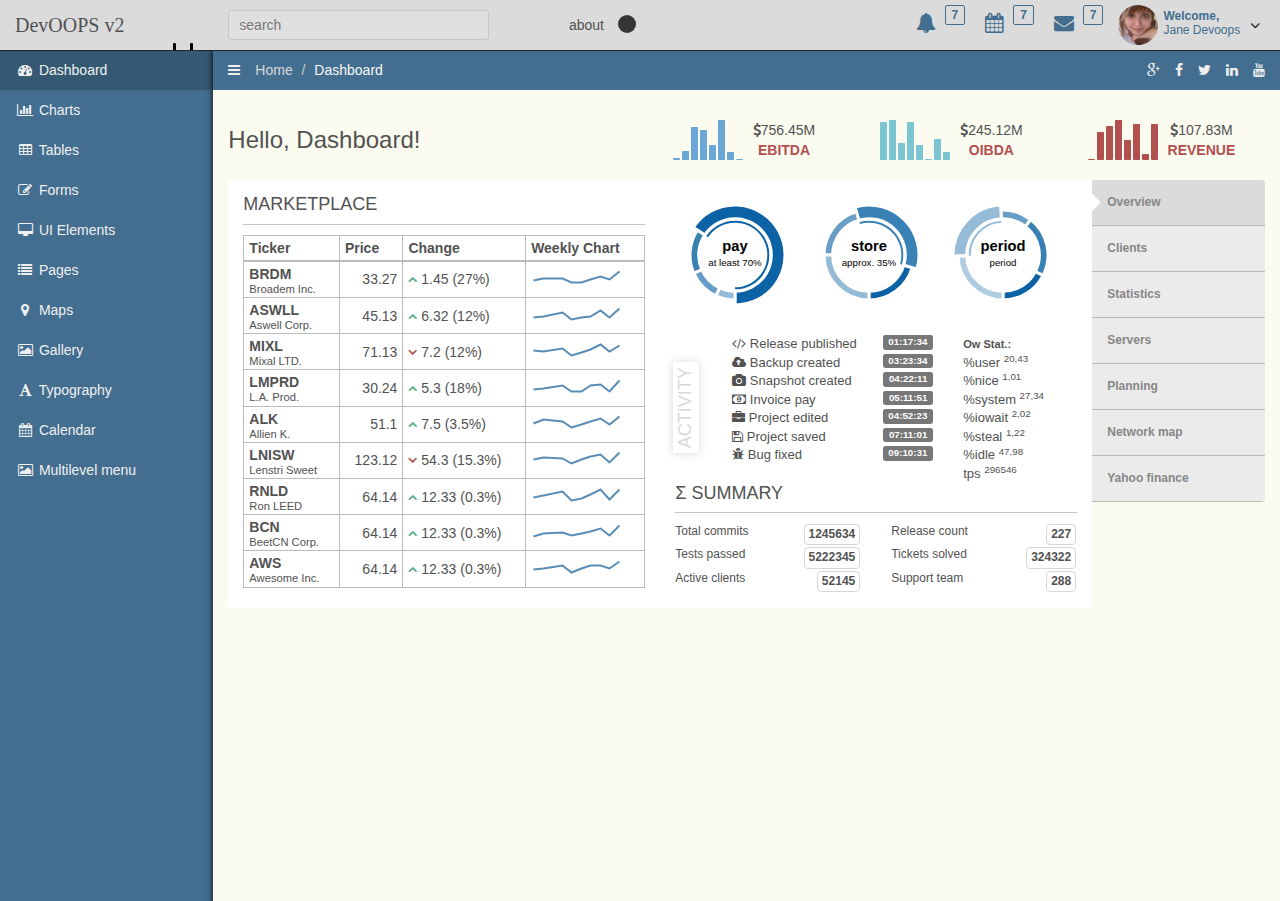
==== commit 286876ba: "update" ====
--- a/src/main/webapp/index_v1.html
+++ b/src/main/webapp/index_v1.html
@@ -8,8 +8,7 @@
 		<meta name="viewport" content="width=device-width, initial-scale=1">
 		<link href="plugins/bootstrap/bootstrap.css" rel="stylesheet">
 		<link href="plugins/jquery-ui/jquery-ui.min.css" rel="stylesheet">
-		<link href="http://maxcdn.bootstrapcdn.com/font-awesome/4.2.0/css/font-awesome.min.css" rel="stylesheet">
-		<link href='http://fonts.googleapis.com/css?family=Righteous' rel='stylesheet' type='text/css'>
+		<link href="plugins/font-awesome-4.2.0/css/font-awesome.min.css" rel="stylesheet">
 		<link href="plugins/fancybox/jquery.fancybox.css" rel="stylesheet">
 		<link href="plugins/fullcalendar/fullcalendar.css" rel="stylesheet">
 		<link href="plugins/xcharts/xcharts.min.css" rel="stylesheet">
